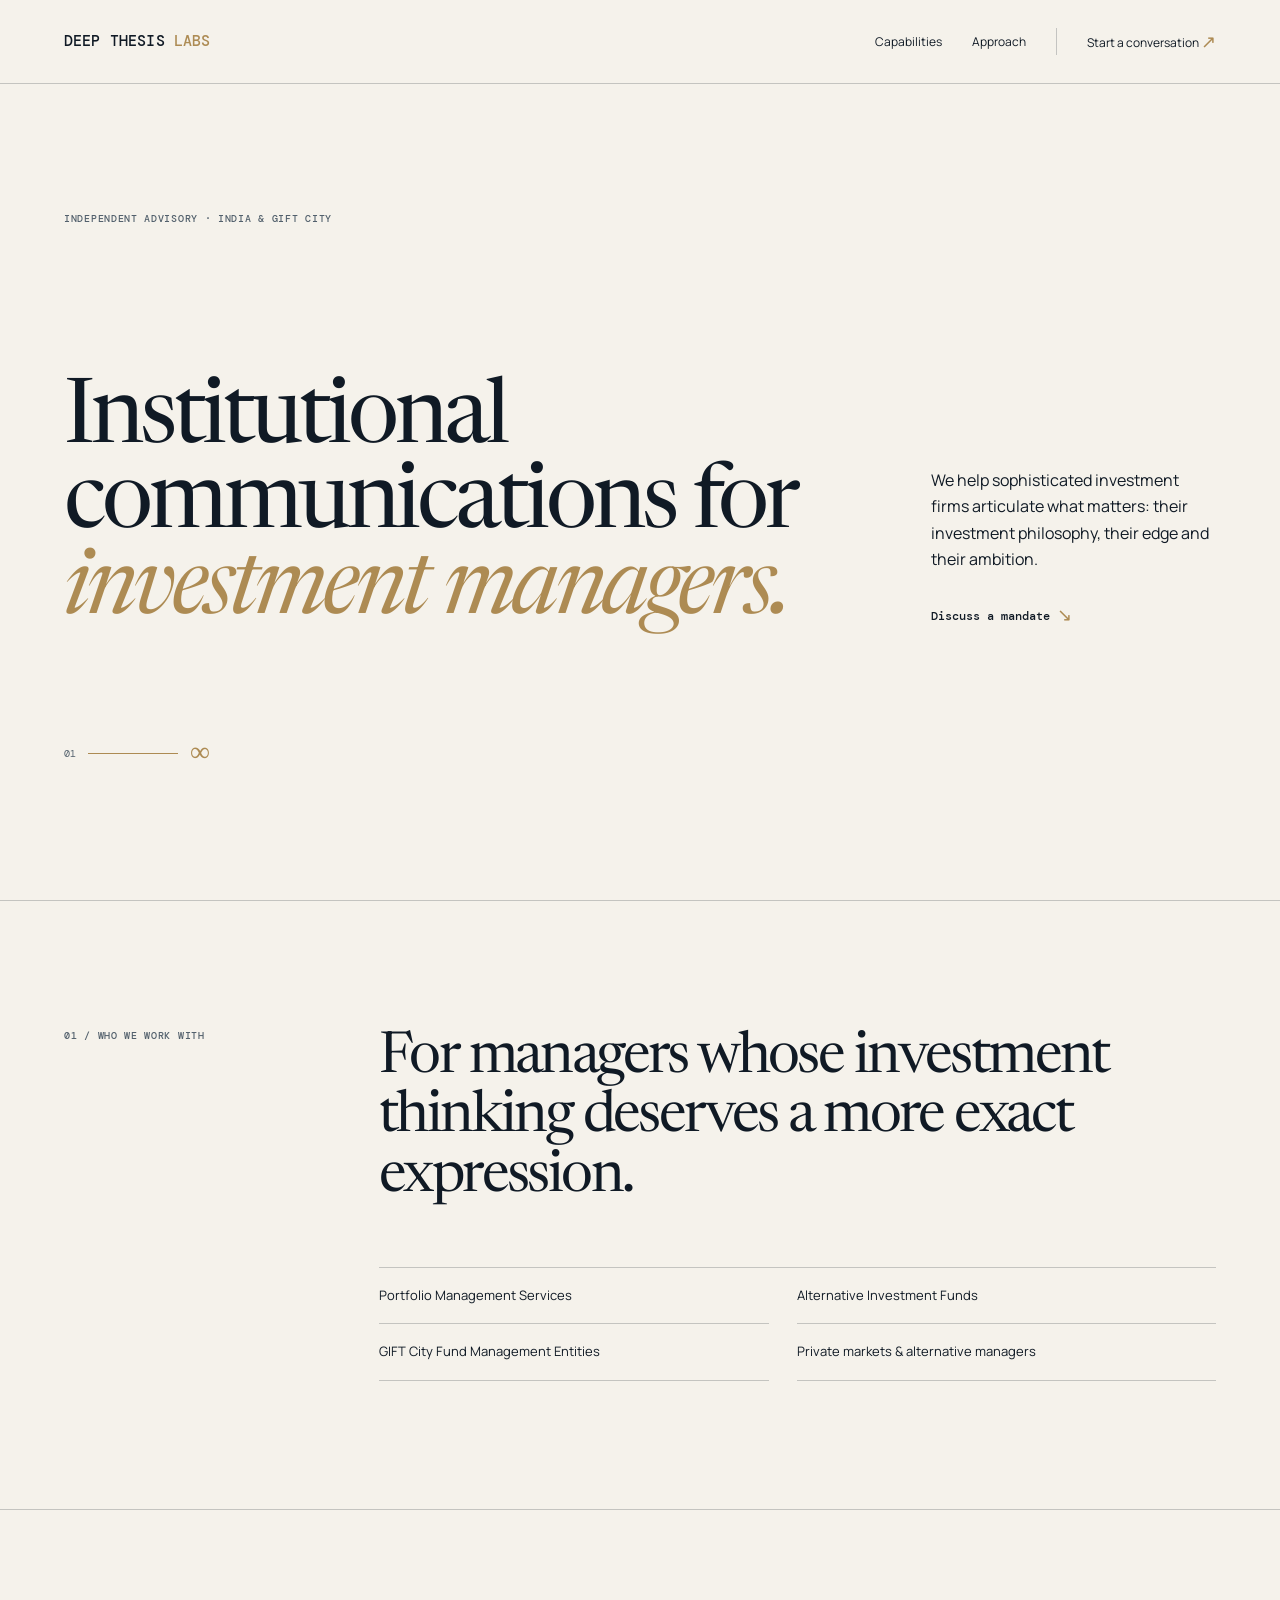
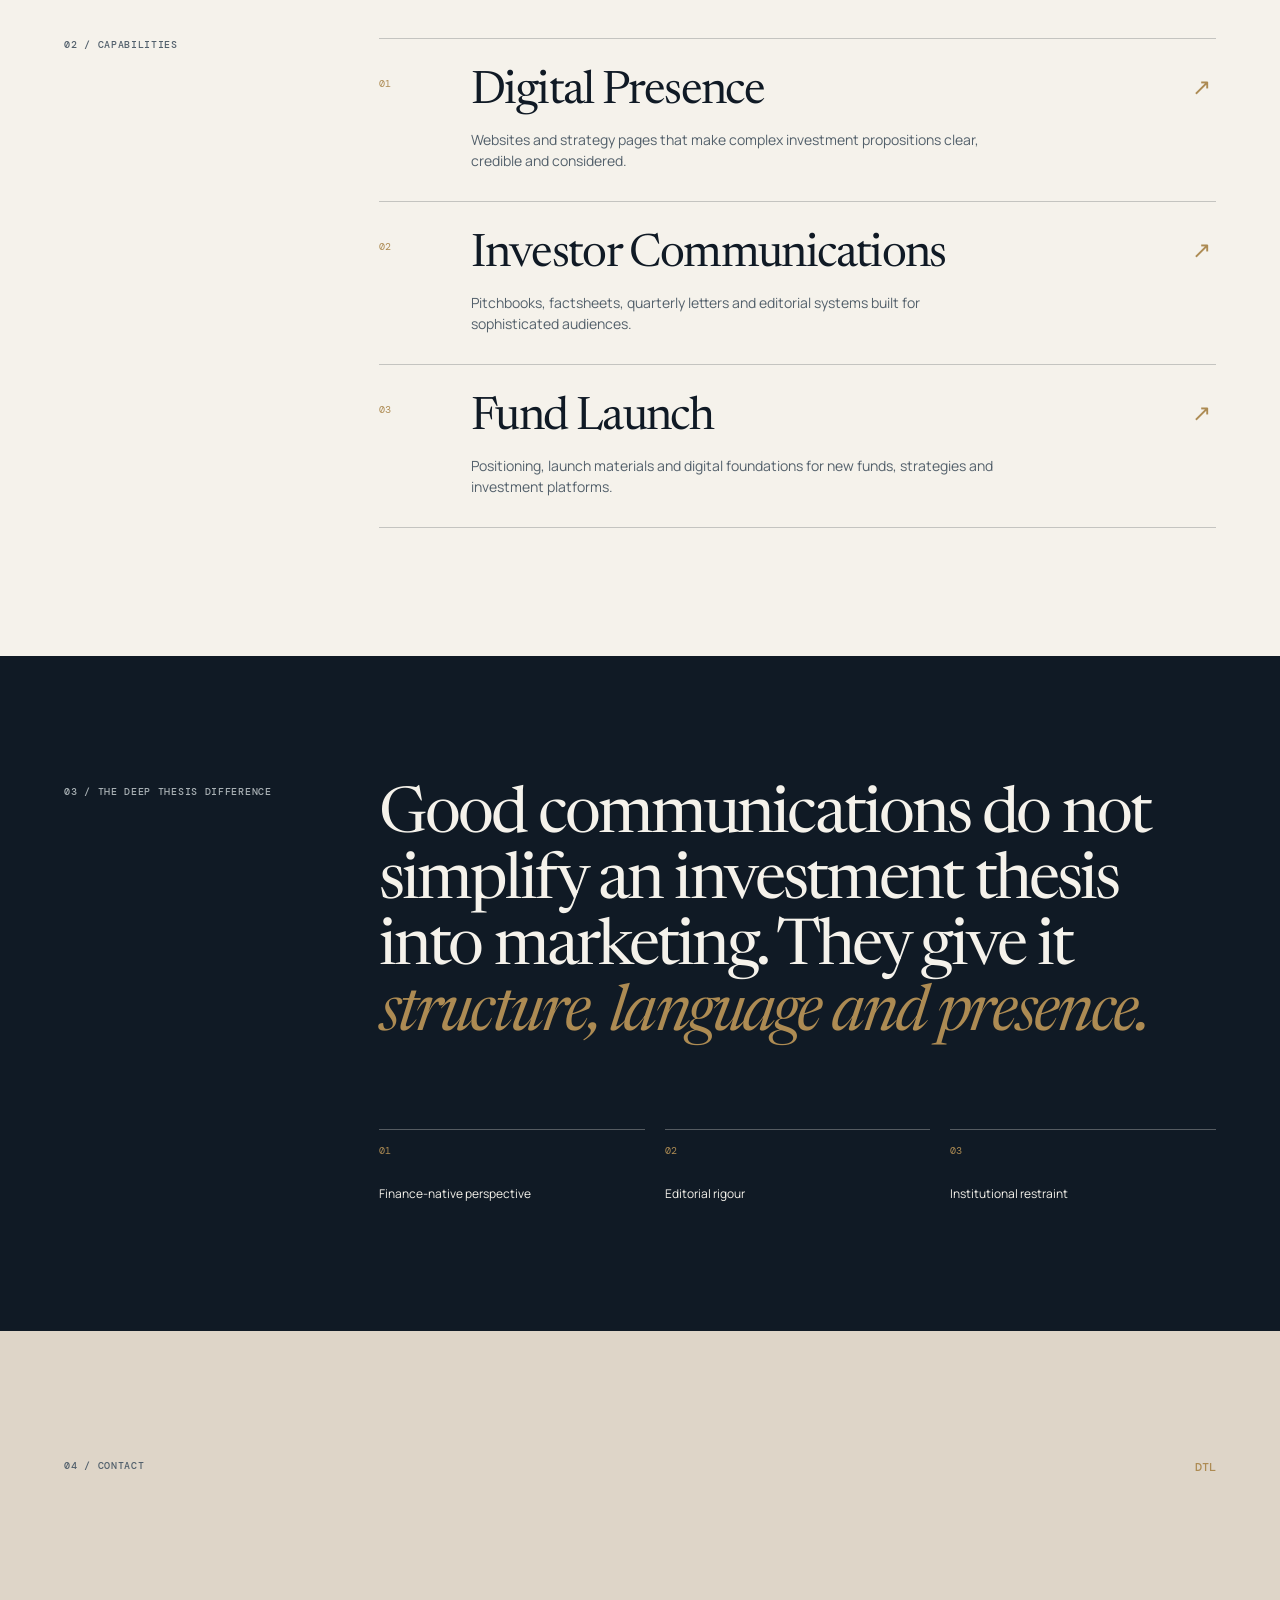
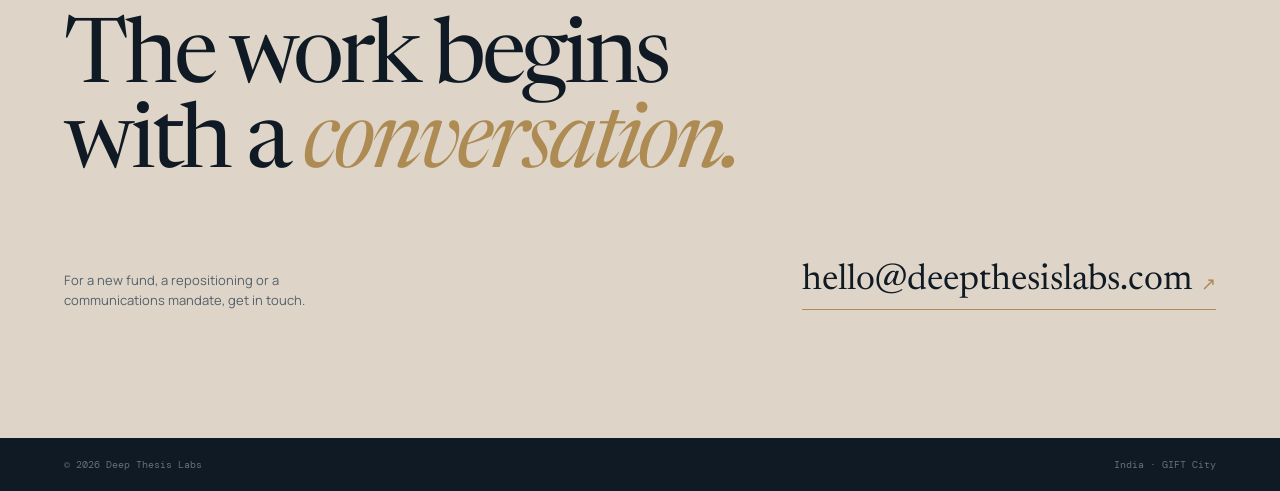
==== index.html @ e78995dd "Launch Deep Thesis Labs site" ====
<!doctype html>
<html lang="en">
  <head>
    <meta charset="utf-8" />
    <meta name="viewport" content="width=device-width, initial-scale=1" />
    <meta name="description" content="Deep Thesis Labs creates institutional communications for investment managers." />
    <title>Deep Thesis Labs — Institutional communications for investment managers</title>
    <link rel="preconnect" href="https://fonts.googleapis.com" />
    <link rel="preconnect" href="https://fonts.gstatic.com" crossorigin />
    <link href="https://fonts.googleapis.com/css2?family=DM+Mono:wght@400;500&family=Manrope:wght@400;500;600;700&family=Newsreader:opsz,wght@6..72,400;6..72,500&display=swap" rel="stylesheet" />
    <link rel="stylesheet" href="styles.css" />
  </head>
  <body>
    <header class="site-header">
      <a class="wordmark" href="#top" aria-label="Deep Thesis Labs home">DEEP THESIS <span>LABS</span></a>
      <nav aria-label="Primary navigation">
        <a href="#services">Capabilities</a>
        <a href="#approach">Approach</a>
        <a class="nav-contact" href="#contact">Start a conversation <span>↗</span></a>
      </nav>
    </header>

    <main id="top">
      <section class="hero section">
        <div class="eyebrow">Independent advisory · India &amp; GIFT City</div>
        <div class="hero-grid">
          <h1>Institutional<br />communications for<br /><em>investment managers.</em></h1>
          <div class="hero-intro">
            <p>We help sophisticated investment firms articulate what matters: their investment philosophy, their edge and their ambition.</p>
            <a class="text-link" href="#contact">Discuss a mandate <span>↘</span></a>
          </div>
        </div>
        <div class="thesis-mark" aria-hidden="true"><span>01</span><i></i><b>∞</b></div>
      </section>

      <section class="audience section ruled" id="who-we-work-with">
        <div class="section-label">01 / Who we work with</div>
        <div class="audience-content">
          <h2>For managers whose investment thinking deserves a more exact expression.</h2>
          <div class="audience-list">
            <span>Portfolio Management Services</span>
            <span>Alternative Investment Funds</span>
            <span>GIFT City Fund Management Entities</span>
            <span>Private markets &amp; alternative managers</span>
          </div>
        </div>
      </section>

      <section class="services section ruled" id="services">
        <div class="section-label">02 / Capabilities</div>
        <div class="service-stack">
          <article class="service">
            <span class="service-number">01</span>
            <div><h2>Digital Presence</h2><p>Websites and strategy pages that make complex investment propositions clear, credible and considered.</p></div>
            <span class="service-arrow">↗</span>
          </article>
          <article class="service">
            <span class="service-number">02</span>
            <div><h2>Investor Communications</h2><p>Pitchbooks, factsheets, quarterly letters and editorial systems built for sophisticated audiences.</p></div>
            <span class="service-arrow">↗</span>
          </article>
          <article class="service">
            <span class="service-number">03</span>
            <div><h2>Fund Launch</h2><p>Positioning, launch materials and digital foundations for new funds, strategies and investment platforms.</p></div>
            <span class="service-arrow">↗</span>
          </article>
        </div>
      </section>

      <section class="statement section ruled" id="approach">
        <div class="section-label">03 / The Deep Thesis difference</div>
        <div class="statement-body">
          <p class="statement-lead">Good communications do not simplify an investment thesis into marketing. They give it <em>structure, language and presence.</em></p>
          <div class="principles">
            <p><span>01</span> Finance-native perspective</p>
            <p><span>02</span> Editorial rigour</p>
            <p><span>03</span> Institutional restraint</p>
          </div>
        </div>
      </section>

      <section class="contact section" id="contact">
        <div class="contact-top"><span class="section-label">04 / Contact</span><span class="contact-mark">DTL</span></div>
        <h2>The work begins<br />with a <em>conversation.</em></h2>
        <div class="contact-bottom">
          <p>For a new fund, a repositioning or a communications mandate, get in touch.</p>
          <a class="email-link" href="mailto:hello@deepthesislabs.com">hello@deepthesislabs.com <span>↗</span></a>
        </div>
      </section>
    </main>

    <footer><span>© 2026 Deep Thesis Labs</span><span>India · GIFT City</span></footer>
  </body>
</html>
---- styles.css ----
:root{--ink:#101a25;--paper:#f5f2eb;--sand:#dfd9cf;--gold:#ad8b53;--line:rgba(16,26,37,.21)}*{box-sizing:border-box}html{scroll-behavior:smooth}body{margin:0;background:var(--paper);color:var(--ink);font-family:Manrope,Arial,sans-serif;font-size:15px;line-height:1.5}.site-header{height:84px;padding:0 clamp(22px,5vw,78px);display:flex;align-items:center;justify-content:space-between;border-bottom:1px solid var(--line)}.wordmark{font:500 15px/1 "DM Mono",monospace;letter-spacing:.01em;text-decoration:none;color:var(--ink)}.wordmark span{color:var(--gold)}nav{display:flex;gap:30px;align-items:center}nav a{color:var(--ink);font-size:12px;text-decoration:none}.nav-contact{border-left:1px solid var(--line);padding-left:30px}.nav-contact span,.text-link span,.email-link span{color:var(--gold);font-size:18px;vertical-align:-1px}.section{padding:clamp(64px,10vw,144px) clamp(22px,5vw,78px)}.ruled{border-top:1px solid var(--line)}.eyebrow,.section-label{font:500 10px/1.4 "DM Mono",monospace;letter-spacing:.07em;text-transform:uppercase;color:#52606c}.hero{min-height:calc(100vh - 84px);position:relative;display:flex;flex-direction:column;justify-content:space-between}.hero-grid{display:grid;grid-template-columns:minmax(0,1.6fr) minmax(240px,.58fr);gap:80px;align-items:end;margin:clamp(75px,13vh,155px) 0 65px}.hero h1,.audience h2,.statement-lead,.contact h2{margin:0;font:400 clamp(48px,7vw,112px)/.95 Newsreader,Georgia,serif;letter-spacing:-.045em}.hero h1 em,.statement-lead em,.contact h2 em{color:var(--gold);font-style:italic}.hero-intro{max-width:340px;padding-bottom:8px}.hero-intro p{margin:0 0 30px;font-size:16px;line-height:1.65}.text-link{font:500 12px "DM Mono",monospace;color:var(--ink);text-decoration:none}.thesis-mark{height:36px;display:flex;align-items:center;gap:12px;font:10px "DM Mono",monospace;color:#52606c}.thesis-mark i{height:1px;background:var(--gold);width:90px}.thesis-mark b{font:400 28px/1 Newsreader,serif;color:var(--gold)}.audience{display:grid;grid-template-columns:23% 1fr;gap:50px}.audience h2{max-width:870px;font-size:clamp(36px,4.5vw,67px);line-height:1.03}.audience-list{display:grid;grid-template-columns:1fr 1fr;margin-top:60px;border-top:1px solid var(--line)}.audience-list span{padding:18px 24px 18px 0;border-bottom:1px solid var(--line);font-size:13px}.audience-list span:nth-child(odd){margin-right:28px}.services{display:grid;grid-template-columns:23% 1fr;gap:50px}.service-stack{border-top:1px solid var(--line)}.service{display:grid;grid-template-columns:70px 1fr 24px;gap:22px;padding:30px 0;border-bottom:1px solid var(--line)}.service-number{font:10px "DM Mono",monospace;color:var(--gold);padding-top:8px}.service h2{font:400 clamp(31px,3.6vw,54px)/1 Newsreader,Georgia,serif;letter-spacing:-.035em;margin:0}.service p{max-width:530px;margin:14px 0 0;color:#53606b;font-size:14px}.service-arrow{font-size:23px;color:var(--gold)}.statement{display:grid;grid-template-columns:23% 1fr;gap:50px;background:var(--ink);color:var(--paper)}.statement .section-label{color:#a8b0b4}.statement-lead{max-width:900px;font-size:clamp(37px,5vw,76px);line-height:1.03}.principles{display:grid;grid-template-columns:repeat(3,1fr);gap:20px;margin-top:80px}.principles p{font-size:12px;margin:0;border-top:1px solid rgba(245,242,235,.3);padding-top:14px}.principles span{display:block;color:var(--gold);font:10px "DM Mono",monospace;margin-bottom:28px}.contact{background:#ded5c8}.contact-top{display:flex;justify-content:space-between}.contact-mark{font:500 12px "DM Mono",monospace;color:var(--gold)}.contact h2{font-size:clamp(52px,7vw,106px);margin:clamp(90px,16vh,190px) 0 70px}.contact-bottom{display:flex;align-items:end;justify-content:space-between;gap:30px}.contact-bottom p{max-width:260px;margin:0;color:#53606b;font-size:13px}.email-link{font:400 clamp(20px,2.8vw,40px)/1.2 Newsreader,Georgia,serif;color:var(--ink);text-decoration:none;border-bottom:1px solid var(--gold);padding-bottom:7px}footer{display:flex;justify-content:space-between;padding:20px clamp(22px,5vw,78px);font:10px "DM Mono",monospace;color:#64707a;background:var(--ink)}@media(max-width:720px){.site-header{height:70px}.site-header nav a:not(.nav-contact){display:none}nav{gap:0}.nav-contact{padding-left:16px}.hero{min-height:680px}.hero-grid,.audience,.services,.statement{grid-template-columns:1fr;gap:36px}.hero-grid{gap:38px}.hero h1{font-size:55px}.audience-list{grid-template-columns:1fr;margin-top:38px}.audience-list span:nth-child(odd){margin-right:0}.principles{grid-template-columns:1fr;margin-top:55px;gap:24px}.principles span{display:inline;margin:0 12px 0 0}.contact h2{margin:100px 0 55px}.contact-bottom{display:block}.email-link{display:inline-block;margin-top:35px}.section{padding-top:72px;padding-bottom:72px}}
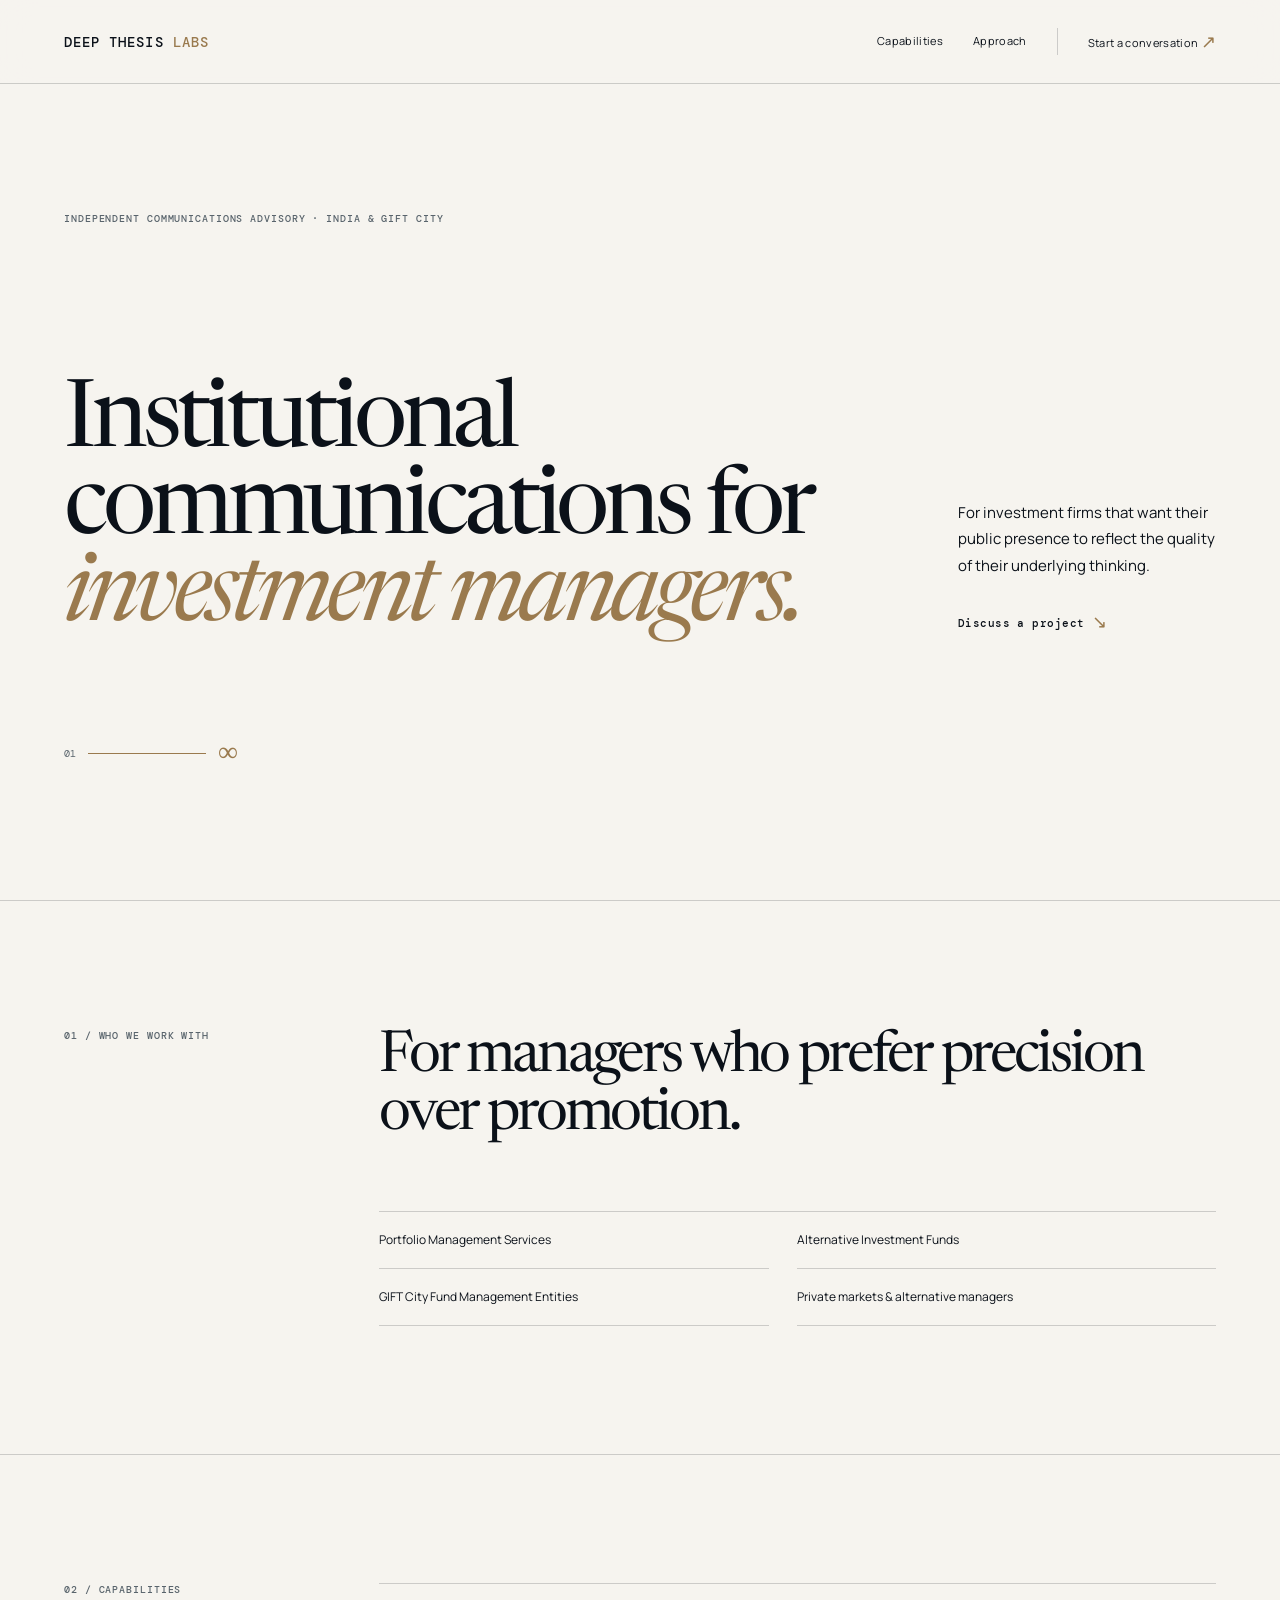
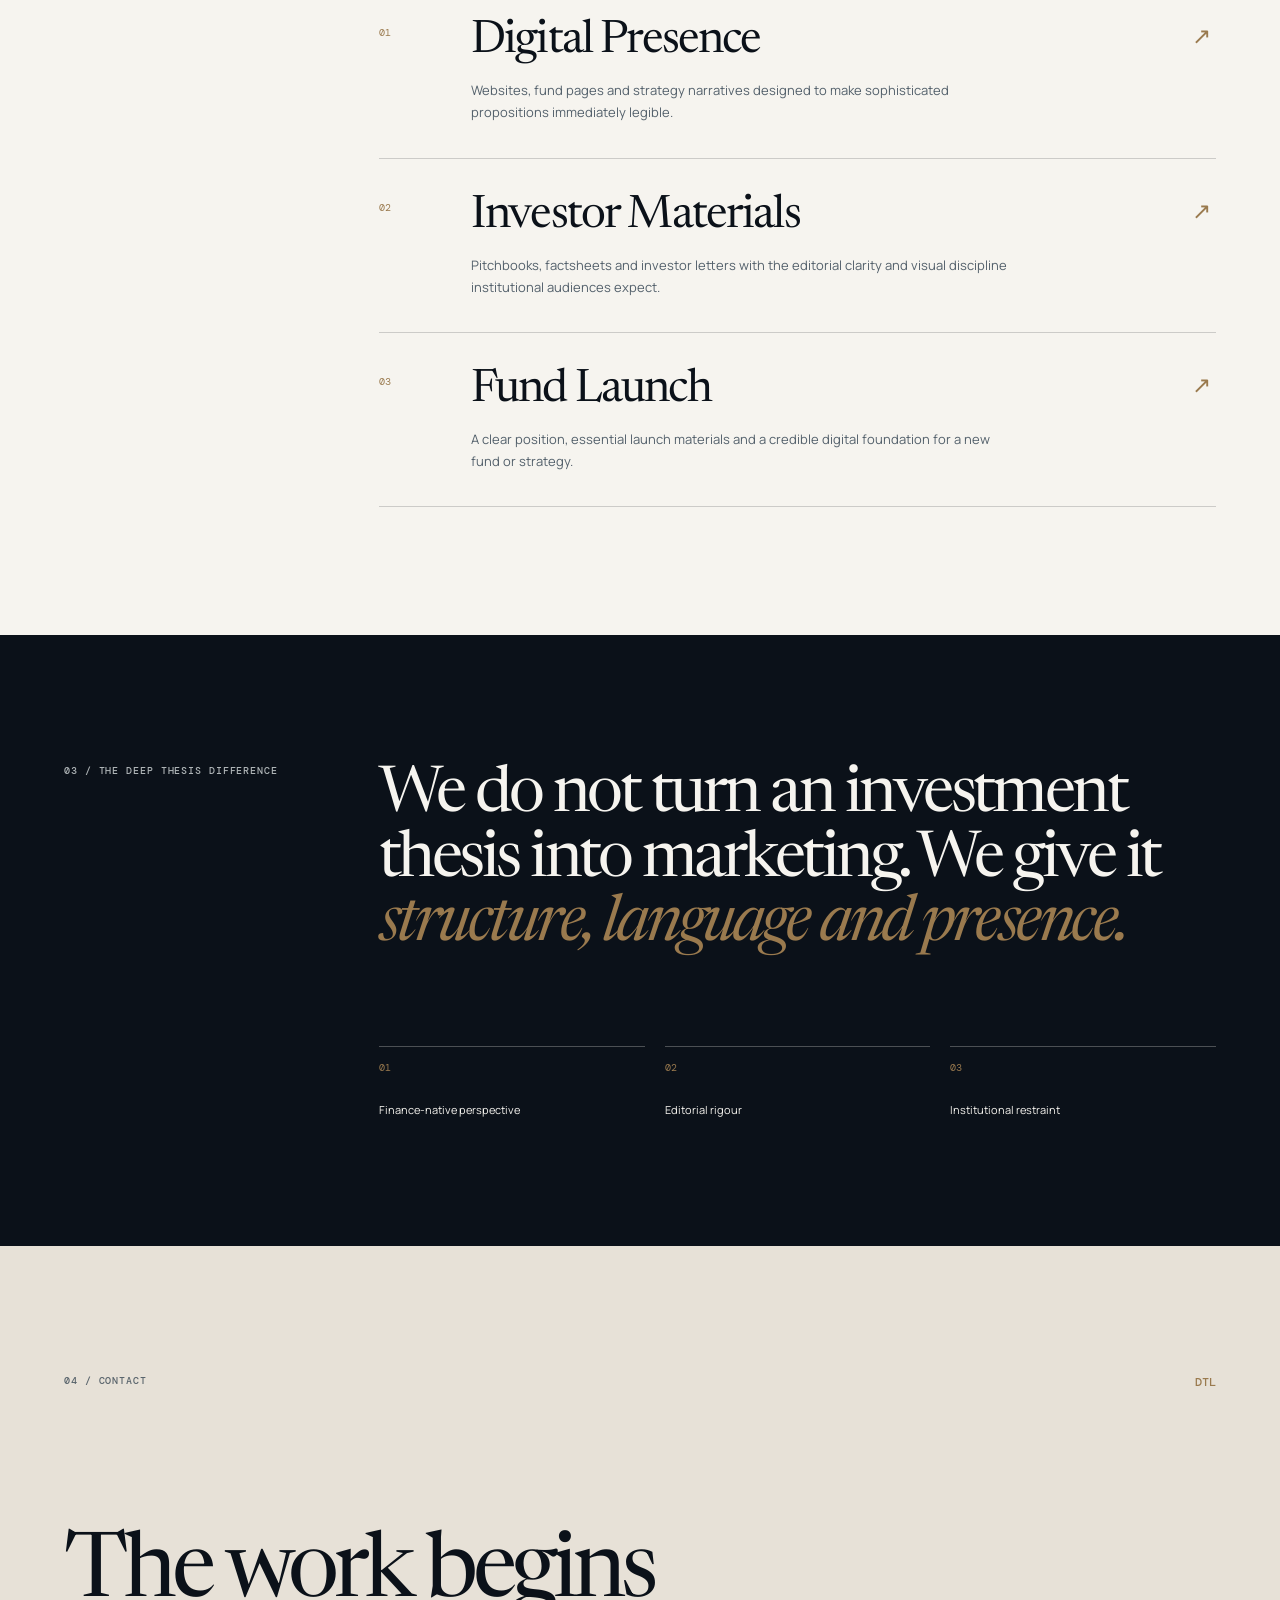
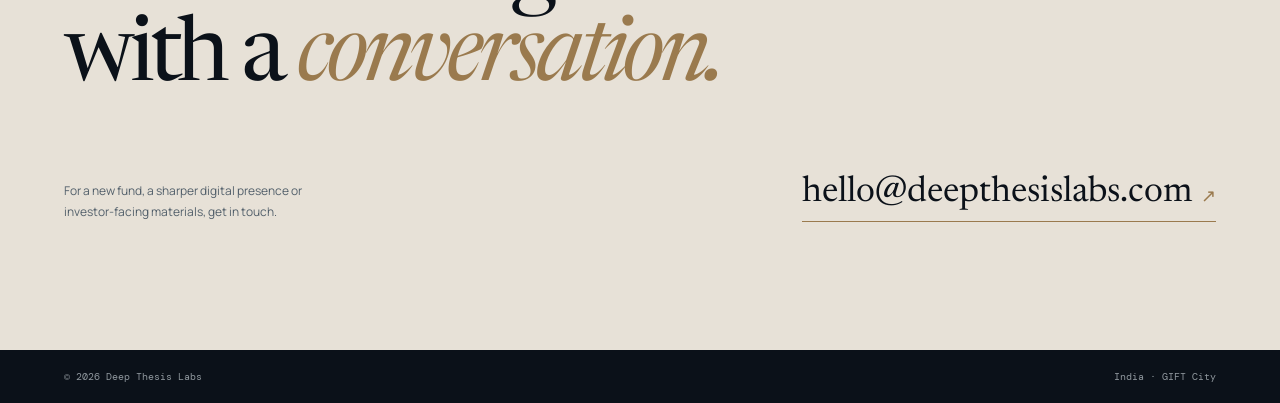
==== commit fb82995e: "Refine institutional site direction" ====
--- a/index.html
+++ b/index.html
@@ -22,12 +22,12 @@
 
     <main id="top">
       <section class="hero section">
-        <div class="eyebrow">Independent advisory · India &amp; GIFT City</div>
+        <div class="eyebrow">Independent communications advisory · India &amp; GIFT City</div>
         <div class="hero-grid">
           <h1>Institutional<br />communications for<br /><em>investment managers.</em></h1>
           <div class="hero-intro">
-            <p>We help sophisticated investment firms articulate what matters: their investment philosophy, their edge and their ambition.</p>
-            <a class="text-link" href="#contact">Discuss a mandate <span>↘</span></a>
+            <p>For investment firms that want their public presence to reflect the quality of their underlying thinking.</p>
+            <a class="text-link" href="#contact">Discuss a project <span>↘</span></a>
           </div>
         </div>
         <div class="thesis-mark" aria-hidden="true"><span>01</span><i></i><b>∞</b></div>
@@ -36,7 +36,7 @@
       <section class="audience section ruled" id="who-we-work-with">
         <div class="section-label">01 / Who we work with</div>
         <div class="audience-content">
-          <h2>For managers whose investment thinking deserves a more exact expression.</h2>
+          <h2>For managers who prefer precision over promotion.</h2>
           <div class="audience-list">
             <span>Portfolio Management Services</span>
             <span>Alternative Investment Funds</span>
@@ -51,17 +51,17 @@
         <div class="service-stack">
           <article class="service">
             <span class="service-number">01</span>
-            <div><h2>Digital Presence</h2><p>Websites and strategy pages that make complex investment propositions clear, credible and considered.</p></div>
+            <div><h2>Digital Presence</h2><p>Websites, fund pages and strategy narratives designed to make sophisticated propositions immediately legible.</p></div>
             <span class="service-arrow">↗</span>
           </article>
           <article class="service">
             <span class="service-number">02</span>
-            <div><h2>Investor Communications</h2><p>Pitchbooks, factsheets, quarterly letters and editorial systems built for sophisticated audiences.</p></div>
+            <div><h2>Investor Materials</h2><p>Pitchbooks, factsheets and investor letters with the editorial clarity and visual discipline institutional audiences expect.</p></div>
             <span class="service-arrow">↗</span>
           </article>
           <article class="service">
             <span class="service-number">03</span>
-            <div><h2>Fund Launch</h2><p>Positioning, launch materials and digital foundations for new funds, strategies and investment platforms.</p></div>
+            <div><h2>Fund Launch</h2><p>A clear position, essential launch materials and a credible digital foundation for a new fund or strategy.</p></div>
             <span class="service-arrow">↗</span>
           </article>
         </div>
@@ -70,7 +70,7 @@
       <section class="statement section ruled" id="approach">
         <div class="section-label">03 / The Deep Thesis difference</div>
         <div class="statement-body">
-          <p class="statement-lead">Good communications do not simplify an investment thesis into marketing. They give it <em>structure, language and presence.</em></p>
+          <p class="statement-lead">We do not turn an investment thesis into marketing. We give it <em>structure, language and presence.</em></p>
           <div class="principles">
             <p><span>01</span> Finance-native perspective</p>
             <p><span>02</span> Editorial rigour</p>
@@ -83,7 +83,7 @@
         <div class="contact-top"><span class="section-label">04 / Contact</span><span class="contact-mark">DTL</span></div>
         <h2>The work begins<br />with a <em>conversation.</em></h2>
         <div class="contact-bottom">
-          <p>For a new fund, a repositioning or a communications mandate, get in touch.</p>
+          <p>For a new fund, a sharper digital presence or investor-facing materials, get in touch.</p>
           <a class="email-link" href="mailto:hello@deepthesislabs.com">hello@deepthesislabs.com <span>↗</span></a>
         </div>
       </section>
--- a/styles.css
+++ b/styles.css
@@ -1 +1 @@
-:root{--ink:#101a25;--paper:#f5f2eb;--sand:#dfd9cf;--gold:#ad8b53;--line:rgba(16,26,37,.21)}*{box-sizing:border-box}html{scroll-behavior:smooth}body{margin:0;background:var(--paper);color:var(--ink);font-family:Manrope,Arial,sans-serif;font-size:15px;line-height:1.5}.site-header{height:84px;padding:0 clamp(22px,5vw,78px);display:flex;align-items:center;justify-content:space-between;border-bottom:1px solid var(--line)}.wordmark{font:500 15px/1 "DM Mono",monospace;letter-spacing:.01em;text-decoration:none;color:var(--ink)}.wordmark span{color:var(--gold)}nav{display:flex;gap:30px;align-items:center}nav a{color:var(--ink);font-size:12px;text-decoration:none}.nav-contact{border-left:1px solid var(--line);padding-left:30px}.nav-contact span,.text-link span,.email-link span{color:var(--gold);font-size:18px;vertical-align:-1px}.section{padding:clamp(64px,10vw,144px) clamp(22px,5vw,78px)}.ruled{border-top:1px solid var(--line)}.eyebrow,.section-label{font:500 10px/1.4 "DM Mono",monospace;letter-spacing:.07em;text-transform:uppercase;color:#52606c}.hero{min-height:calc(100vh - 84px);position:relative;display:flex;flex-direction:column;justify-content:space-between}.hero-grid{display:grid;grid-template-columns:minmax(0,1.6fr) minmax(240px,.58fr);gap:80px;align-items:end;margin:clamp(75px,13vh,155px) 0 65px}.hero h1,.audience h2,.statement-lead,.contact h2{margin:0;font:400 clamp(48px,7vw,112px)/.95 Newsreader,Georgia,serif;letter-spacing:-.045em}.hero h1 em,.statement-lead em,.contact h2 em{color:var(--gold);font-style:italic}.hero-intro{max-width:340px;padding-bottom:8px}.hero-intro p{margin:0 0 30px;font-size:16px;line-height:1.65}.text-link{font:500 12px "DM Mono",monospace;color:var(--ink);text-decoration:none}.thesis-mark{height:36px;display:flex;align-items:center;gap:12px;font:10px "DM Mono",monospace;color:#52606c}.thesis-mark i{height:1px;background:var(--gold);width:90px}.thesis-mark b{font:400 28px/1 Newsreader,serif;color:var(--gold)}.audience{display:grid;grid-template-columns:23% 1fr;gap:50px}.audience h2{max-width:870px;font-size:clamp(36px,4.5vw,67px);line-height:1.03}.audience-list{display:grid;grid-template-columns:1fr 1fr;margin-top:60px;border-top:1px solid var(--line)}.audience-list span{padding:18px 24px 18px 0;border-bottom:1px solid var(--line);font-size:13px}.audience-list span:nth-child(odd){margin-right:28px}.services{display:grid;grid-template-columns:23% 1fr;gap:50px}.service-stack{border-top:1px solid var(--line)}.service{display:grid;grid-template-columns:70px 1fr 24px;gap:22px;padding:30px 0;border-bottom:1px solid var(--line)}.service-number{font:10px "DM Mono",monospace;color:var(--gold);padding-top:8px}.service h2{font:400 clamp(31px,3.6vw,54px)/1 Newsreader,Georgia,serif;letter-spacing:-.035em;margin:0}.service p{max-width:530px;margin:14px 0 0;color:#53606b;font-size:14px}.service-arrow{font-size:23px;color:var(--gold)}.statement{display:grid;grid-template-columns:23% 1fr;gap:50px;background:var(--ink);color:var(--paper)}.statement .section-label{color:#a8b0b4}.statement-lead{max-width:900px;font-size:clamp(37px,5vw,76px);line-height:1.03}.principles{display:grid;grid-template-columns:repeat(3,1fr);gap:20px;margin-top:80px}.principles p{font-size:12px;margin:0;border-top:1px solid rgba(245,242,235,.3);padding-top:14px}.principles span{display:block;color:var(--gold);font:10px "DM Mono",monospace;margin-bottom:28px}.contact{background:#ded5c8}.contact-top{display:flex;justify-content:space-between}.contact-mark{font:500 12px "DM Mono",monospace;color:var(--gold)}.contact h2{font-size:clamp(52px,7vw,106px);margin:clamp(90px,16vh,190px) 0 70px}.contact-bottom{display:flex;align-items:end;justify-content:space-between;gap:30px}.contact-bottom p{max-width:260px;margin:0;color:#53606b;font-size:13px}.email-link{font:400 clamp(20px,2.8vw,40px)/1.2 Newsreader,Georgia,serif;color:var(--ink);text-decoration:none;border-bottom:1px solid var(--gold);padding-bottom:7px}footer{display:flex;justify-content:space-between;padding:20px clamp(22px,5vw,78px);font:10px "DM Mono",monospace;color:#64707a;background:var(--ink)}@media(max-width:720px){.site-header{height:70px}.site-header nav a:not(.nav-contact){display:none}nav{gap:0}.nav-contact{padding-left:16px}.hero{min-height:680px}.hero-grid,.audience,.services,.statement{grid-template-columns:1fr;gap:36px}.hero-grid{gap:38px}.hero h1{font-size:55px}.audience-list{grid-template-columns:1fr;margin-top:38px}.audience-list span:nth-child(odd){margin-right:0}.principles{grid-template-columns:1fr;margin-top:55px;gap:24px}.principles span{display:inline;margin:0 12px 0 0}.contact h2{margin:100px 0 55px}.contact-bottom{display:block}.email-link{display:inline-block;margin-top:35px}.section{padding-top:72px;padding-bottom:72px}}
+:root{--ink:#0b1119;--paper:#f6f4ef;--sand:#e7e1d7;--gold:#9a7a4e;--line:rgba(11,17,25,.18)}*{box-sizing:border-box}html{scroll-behavior:smooth}body{margin:0;background:var(--paper);color:var(--ink);font-family:Manrope,Arial,sans-serif;font-size:15px;line-height:1.5}.site-header{height:84px;padding:0 clamp(22px,5vw,78px);display:flex;align-items:center;justify-content:space-between;border-bottom:1px solid var(--line);background:rgba(246,244,239,.92);backdrop-filter:blur(16px);position:sticky;top:0;z-index:2}.wordmark{font:500 14px/1 "DM Mono",monospace;letter-spacing:.075em;text-decoration:none;color:var(--ink)}.wordmark span{color:var(--gold)}nav{display:flex;gap:30px;align-items:center}nav a{color:var(--ink);font-size:11px;letter-spacing:.03em;text-decoration:none}.nav-contact{border-left:1px solid var(--line);padding-left:30px}.nav-contact span,.text-link span,.email-link span{color:var(--gold);font-size:18px;vertical-align:-1px}.section{padding:clamp(76px,10vw,150px) clamp(22px,5vw,78px)}.ruled{border-top:1px solid var(--line)}.eyebrow,.section-label{font:500 10px/1.4 "DM Mono",monospace;letter-spacing:.09em;text-transform:uppercase;color:#59646c}.hero{min-height:calc(100vh - 84px);position:relative;display:flex;flex-direction:column;justify-content:space-between}.hero-grid{display:grid;grid-template-columns:minmax(0,1.62fr) minmax(240px,.52fr);gap:90px;align-items:end;margin:clamp(82px,14vh,172px) 0 65px}.hero h1,.audience h2,.statement-lead,.contact h2{margin:0;font:400 clamp(50px,7.3vw,116px)/.93 Newsreader,Georgia,serif;letter-spacing:-.055em}.hero h1 em,.statement-lead em,.contact h2 em{color:var(--gold);font-style:italic}.hero-intro{max-width:330px;padding-bottom:8px}.hero-intro p{margin:0 0 31px;font-size:15px;line-height:1.75}.text-link{font:500 11px "DM Mono",monospace;letter-spacing:.04em;color:var(--ink);text-decoration:none}.thesis-mark{height:36px;display:flex;align-items:center;gap:12px;font:10px "DM Mono",monospace;color:#59646c}.thesis-mark i{height:1px;background:var(--gold);width:118px}.thesis-mark b{font:400 28px/1 Newsreader,serif;color:var(--gold)}.audience,.services,.statement{display:grid;grid-template-columns:23% 1fr;gap:50px}.audience h2{max-width:820px;font-size:clamp(37px,4.5vw,68px);line-height:1.01}.audience-list{display:grid;grid-template-columns:1fr 1fr;margin-top:66px;border-top:1px solid var(--line)}.audience-list span{padding:19px 24px 19px 0;border-bottom:1px solid var(--line);font-size:12px}.audience-list span:nth-child(odd){margin-right:28px}.service-stack{border-top:1px solid var(--line)}.service{display:grid;grid-template-columns:70px 1fr 24px;gap:22px;padding:34px 0;border-bottom:1px solid var(--line)}.service-number{font:10px "DM Mono",monospace;color:var(--gold);padding-top:8px}.service h2{font:400 clamp(32px,3.6vw,55px)/1 Newsreader,Georgia,serif;letter-spacing:-.04em;margin:0}.service p{max-width:540px;margin:15px 0 0;color:#53606b;font-size:13px;line-height:1.7}.service-arrow{font-size:23px;color:var(--gold)}.statement{background:var(--ink);color:var(--paper)}.statement .section-label{color:#aeb4b6}.statement-lead{max-width:890px;font-size:clamp(38px,5vw,76px);line-height:1.01}.principles{display:grid;grid-template-columns:repeat(3,1fr);gap:20px;margin-top:88px}.principles p{font-size:11px;margin:0;border-top:1px solid rgba(245,242,235,.28);padding-top:14px}.principles span{display:block;color:var(--gold);font:10px "DM Mono",monospace;margin-bottom:28px}.contact{background:var(--sand)}.contact-top{display:flex;justify-content:space-between}.contact-mark{font:500 12px "DM Mono",monospace;color:var(--gold)}.contact h2{font-size:clamp(54px,7vw,108px);margin:clamp(96px,16vh,194px) 0 70px}.contact-bottom{display:flex;align-items:end;justify-content:space-between;gap:30px}.contact-bottom p{max-width:270px;margin:0;color:#53606b;font-size:12px;line-height:1.7}.email-link{font:400 clamp(20px,2.8vw,40px)/1.2 Newsreader,Georgia,serif;color:var(--ink);text-decoration:none;border-bottom:1px solid var(--gold);padding-bottom:7px}footer{display:flex;justify-content:space-between;padding:20px clamp(22px,5vw,78px);font:10px "DM Mono",monospace;color:#90989e;background:var(--ink)}@media(max-width:720px){.site-header{height:70px}.site-header nav a:not(.nav-contact){display:none}nav{gap:0}.nav-contact{padding-left:16px}.hero{min-height:680px}.hero-grid,.audience,.services,.statement{grid-template-columns:1fr;gap:36px}.hero-grid{gap:38px}.hero h1{font-size:55px}.audience-list{grid-template-columns:1fr;margin-top:38px}.audience-list span:nth-child(odd){margin-right:0}.principles{grid-template-columns:1fr;margin-top:55px;gap:24px}.principles span{display:inline;margin:0 12px 0 0}.contact h2{margin:100px 0 55px}.contact-bottom{display:block}.email-link{display:inline-block;margin-top:35px}.section{padding-top:72px;padding-bottom:72px}}
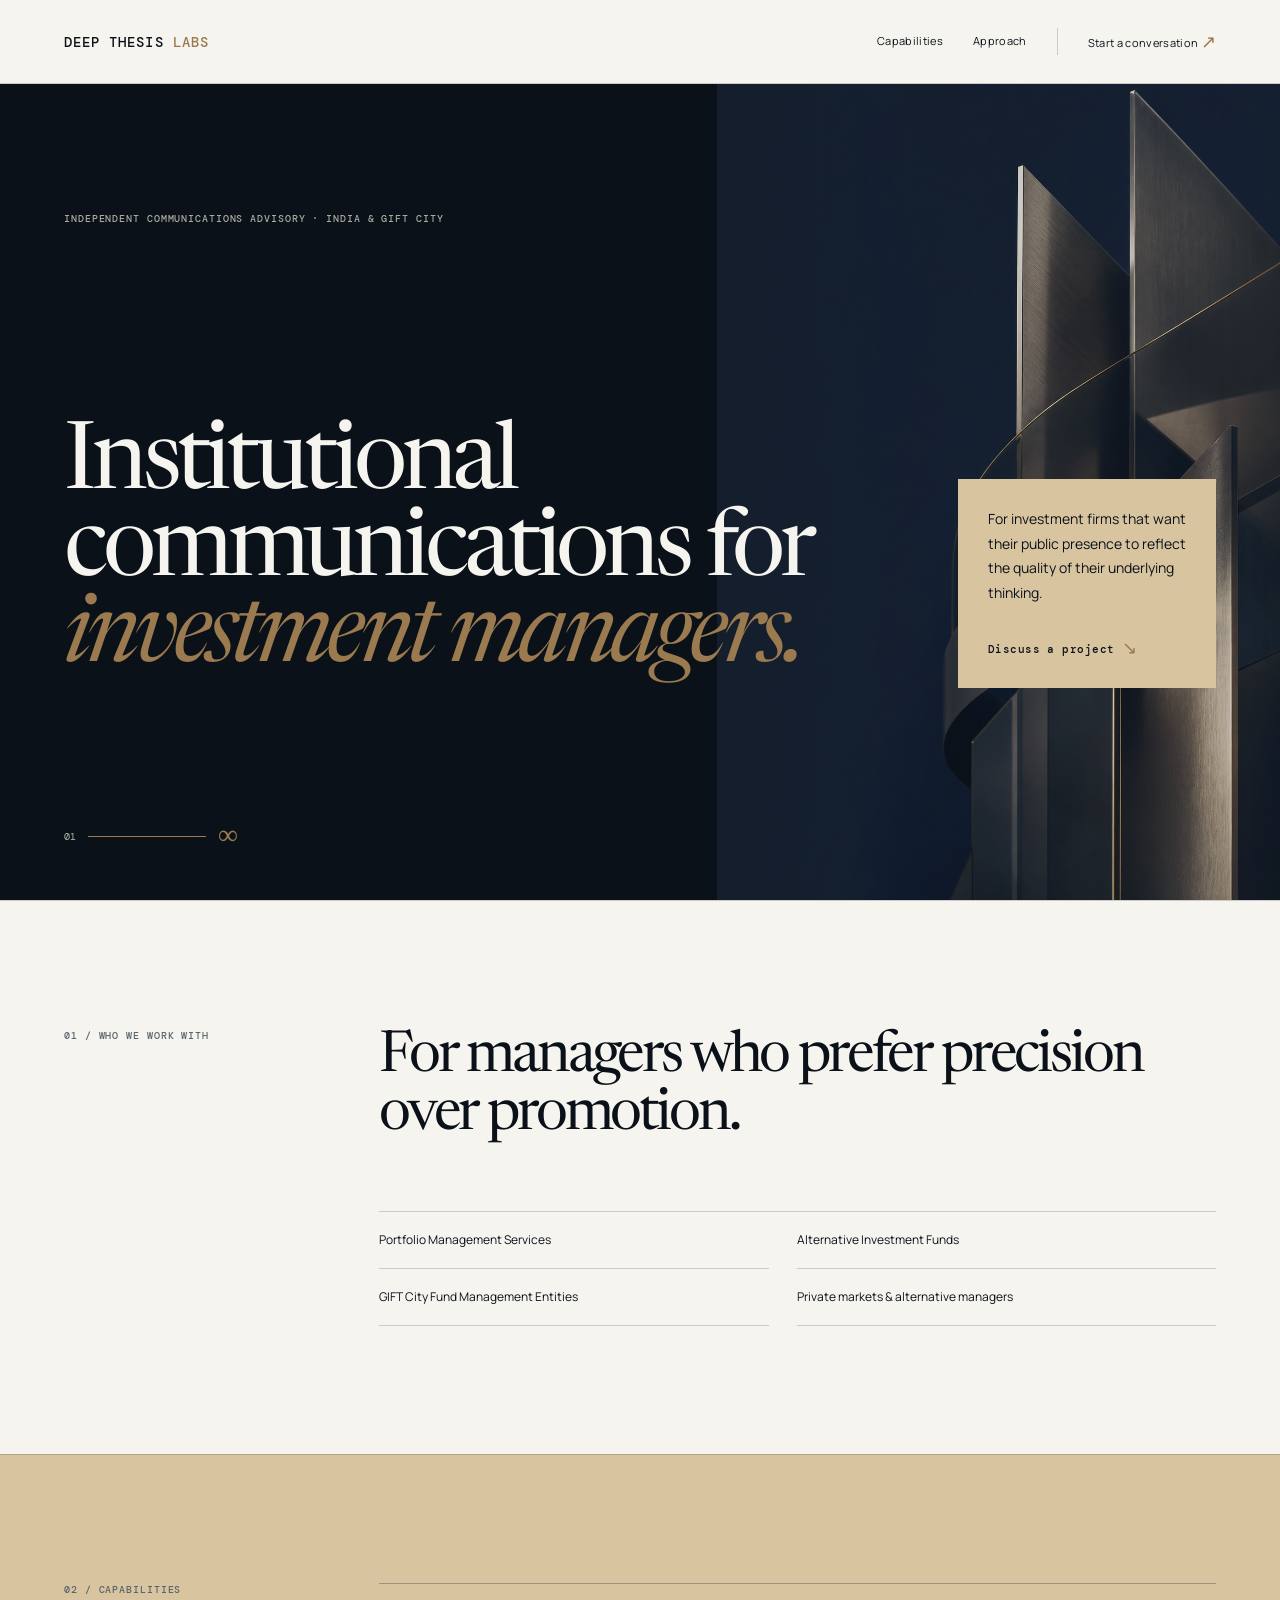
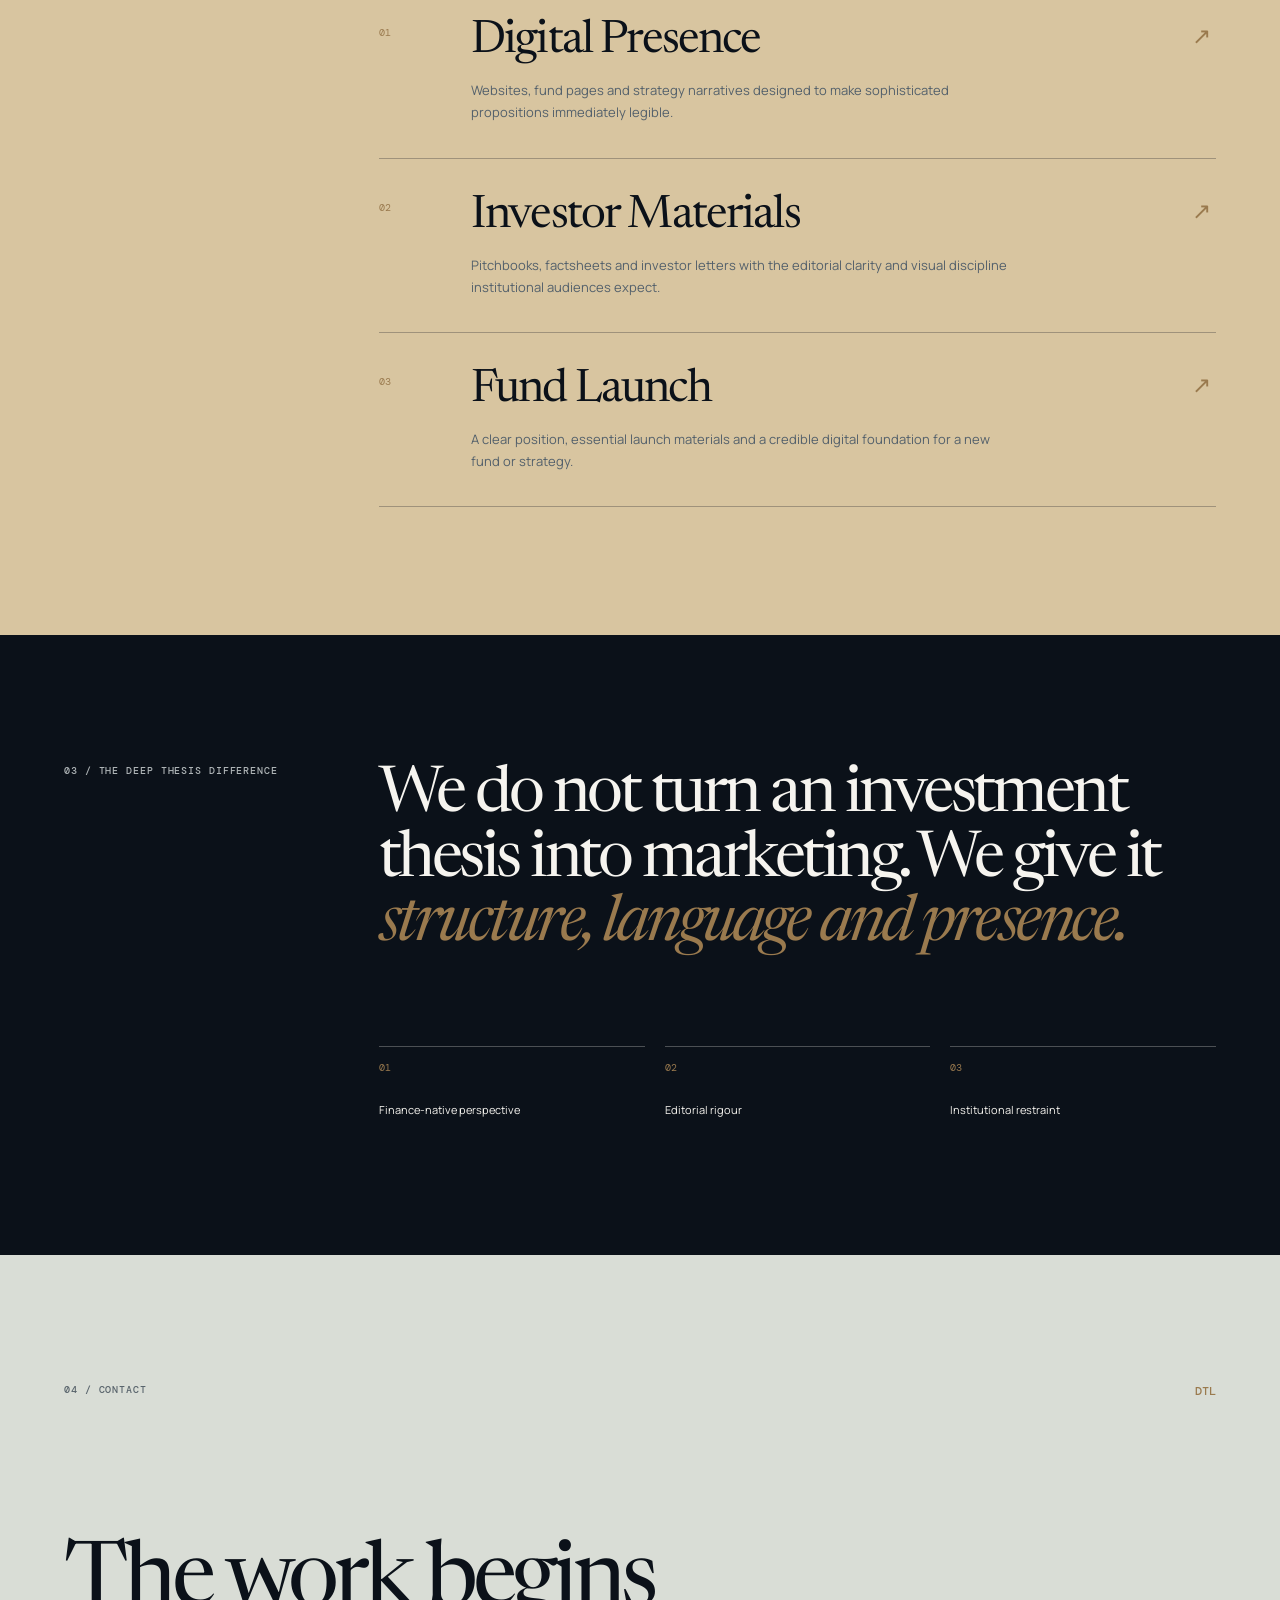
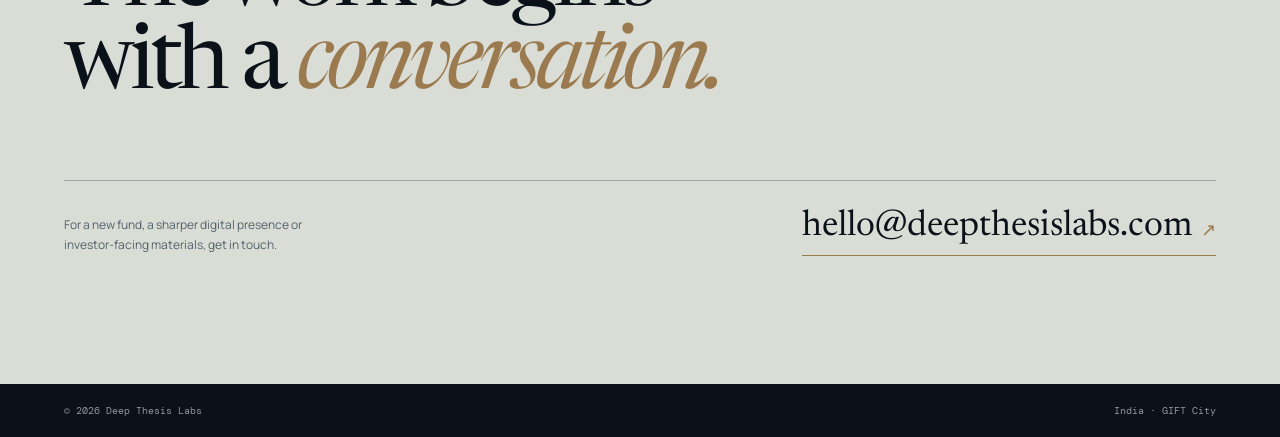
==== commit d94185f8: "Redesign Deep Thesis Labs visual direction" ====
--- a/index.html
+++ b/index.html
@@ -30,6 +30,7 @@
             <a class="text-link" href="#contact">Discuss a project <span>↘</span></a>
           </div>
         </div>
+        <div class="hero-art" aria-hidden="true"></div>
         <div class="thesis-mark" aria-hidden="true"><span>01</span><i></i><b>∞</b></div>
       </section>
 
--- a/styles.css
+++ b/styles.css
@@ -1 +1,2 @@
 :root{--ink:#0b1119;--paper:#f6f4ef;--sand:#e7e1d7;--gold:#9a7a4e;--line:rgba(11,17,25,.18)}*{box-sizing:border-box}html{scroll-behavior:smooth}body{margin:0;background:var(--paper);color:var(--ink);font-family:Manrope,Arial,sans-serif;font-size:15px;line-height:1.5}.site-header{height:84px;padding:0 clamp(22px,5vw,78px);display:flex;align-items:center;justify-content:space-between;border-bottom:1px solid var(--line);background:rgba(246,244,239,.92);backdrop-filter:blur(16px);position:sticky;top:0;z-index:2}.wordmark{font:500 14px/1 "DM Mono",monospace;letter-spacing:.075em;text-decoration:none;color:var(--ink)}.wordmark span{color:var(--gold)}nav{display:flex;gap:30px;align-items:center}nav a{color:var(--ink);font-size:11px;letter-spacing:.03em;text-decoration:none}.nav-contact{border-left:1px solid var(--line);padding-left:30px}.nav-contact span,.text-link span,.email-link span{color:var(--gold);font-size:18px;vertical-align:-1px}.section{padding:clamp(76px,10vw,150px) clamp(22px,5vw,78px)}.ruled{border-top:1px solid var(--line)}.eyebrow,.section-label{font:500 10px/1.4 "DM Mono",monospace;letter-spacing:.09em;text-transform:uppercase;color:#59646c}.hero{min-height:calc(100vh - 84px);position:relative;display:flex;flex-direction:column;justify-content:space-between}.hero-grid{display:grid;grid-template-columns:minmax(0,1.62fr) minmax(240px,.52fr);gap:90px;align-items:end;margin:clamp(82px,14vh,172px) 0 65px}.hero h1,.audience h2,.statement-lead,.contact h2{margin:0;font:400 clamp(50px,7.3vw,116px)/.93 Newsreader,Georgia,serif;letter-spacing:-.055em}.hero h1 em,.statement-lead em,.contact h2 em{color:var(--gold);font-style:italic}.hero-intro{max-width:330px;padding-bottom:8px}.hero-intro p{margin:0 0 31px;font-size:15px;line-height:1.75}.text-link{font:500 11px "DM Mono",monospace;letter-spacing:.04em;color:var(--ink);text-decoration:none}.thesis-mark{height:36px;display:flex;align-items:center;gap:12px;font:10px "DM Mono",monospace;color:#59646c}.thesis-mark i{height:1px;background:var(--gold);width:118px}.thesis-mark b{font:400 28px/1 Newsreader,serif;color:var(--gold)}.audience,.services,.statement{display:grid;grid-template-columns:23% 1fr;gap:50px}.audience h2{max-width:820px;font-size:clamp(37px,4.5vw,68px);line-height:1.01}.audience-list{display:grid;grid-template-columns:1fr 1fr;margin-top:66px;border-top:1px solid var(--line)}.audience-list span{padding:19px 24px 19px 0;border-bottom:1px solid var(--line);font-size:12px}.audience-list span:nth-child(odd){margin-right:28px}.service-stack{border-top:1px solid var(--line)}.service{display:grid;grid-template-columns:70px 1fr 24px;gap:22px;padding:34px 0;border-bottom:1px solid var(--line)}.service-number{font:10px "DM Mono",monospace;color:var(--gold);padding-top:8px}.service h2{font:400 clamp(32px,3.6vw,55px)/1 Newsreader,Georgia,serif;letter-spacing:-.04em;margin:0}.service p{max-width:540px;margin:15px 0 0;color:#53606b;font-size:13px;line-height:1.7}.service-arrow{font-size:23px;color:var(--gold)}.statement{background:var(--ink);color:var(--paper)}.statement .section-label{color:#aeb4b6}.statement-lead{max-width:890px;font-size:clamp(38px,5vw,76px);line-height:1.01}.principles{display:grid;grid-template-columns:repeat(3,1fr);gap:20px;margin-top:88px}.principles p{font-size:11px;margin:0;border-top:1px solid rgba(245,242,235,.28);padding-top:14px}.principles span{display:block;color:var(--gold);font:10px "DM Mono",monospace;margin-bottom:28px}.contact{background:var(--sand)}.contact-top{display:flex;justify-content:space-between}.contact-mark{font:500 12px "DM Mono",monospace;color:var(--gold)}.contact h2{font-size:clamp(54px,7vw,108px);margin:clamp(96px,16vh,194px) 0 70px}.contact-bottom{display:flex;align-items:end;justify-content:space-between;gap:30px}.contact-bottom p{max-width:270px;margin:0;color:#53606b;font-size:12px;line-height:1.7}.email-link{font:400 clamp(20px,2.8vw,40px)/1.2 Newsreader,Georgia,serif;color:var(--ink);text-decoration:none;border-bottom:1px solid var(--gold);padding-bottom:7px}footer{display:flex;justify-content:space-between;padding:20px clamp(22px,5vw,78px);font:10px "DM Mono",monospace;color:#90989e;background:var(--ink)}@media(max-width:720px){.site-header{height:70px}.site-header nav a:not(.nav-contact){display:none}nav{gap:0}.nav-contact{padding-left:16px}.hero{min-height:680px}.hero-grid,.audience,.services,.statement{grid-template-columns:1fr;gap:36px}.hero-grid{gap:38px}.hero h1{font-size:55px}.audience-list{grid-template-columns:1fr;margin-top:38px}.audience-list span:nth-child(odd){margin-right:0}.principles{grid-template-columns:1fr;margin-top:55px;gap:24px}.principles span{display:inline;margin:0 12px 0 0}.contact h2{margin:100px 0 55px}.contact-bottom{display:block}.email-link{display:inline-block;margin-top:35px}.section{padding-top:72px;padding-bottom:72px}}
+.hero{background:#0b1119;color:#f6f4ef;overflow:hidden;padding-bottom:45px}.hero .eyebrow{color:#aaa99f}.hero h1{position:relative;z-index:1;max-width:1080px}.hero-intro{position:relative;z-index:2;background:#d8c5a0;color:#0b1119;padding:28px 30px;margin-bottom:-5px}.hero-intro p{font-size:14px}.hero .text-link{color:#0b1119}.hero-art{position:absolute;right:0;top:0;width:44%;height:100%;background:linear-gradient(90deg,#0b1119 0%,transparent 28%),url('assets/capital-structure.png') center/cover no-repeat;opacity:.82;mix-blend-mode:screen}.hero .thesis-mark{position:relative;z-index:2;color:#bbb8af}.services{background:#d8c5a0}.services .service,.services .service-stack{border-color:rgba(11,17,25,.28)}.statement{min-height:620px}.contact{background:#d9ddd6}.contact-bottom{border-top:1px solid rgba(11,17,25,.25);padding-top:24px}@media(max-width:720px){.hero-art{width:100%;opacity:.28}.hero-intro{margin-top:10px}.hero-grid{z-index:1}.services{padding-top:70px}}
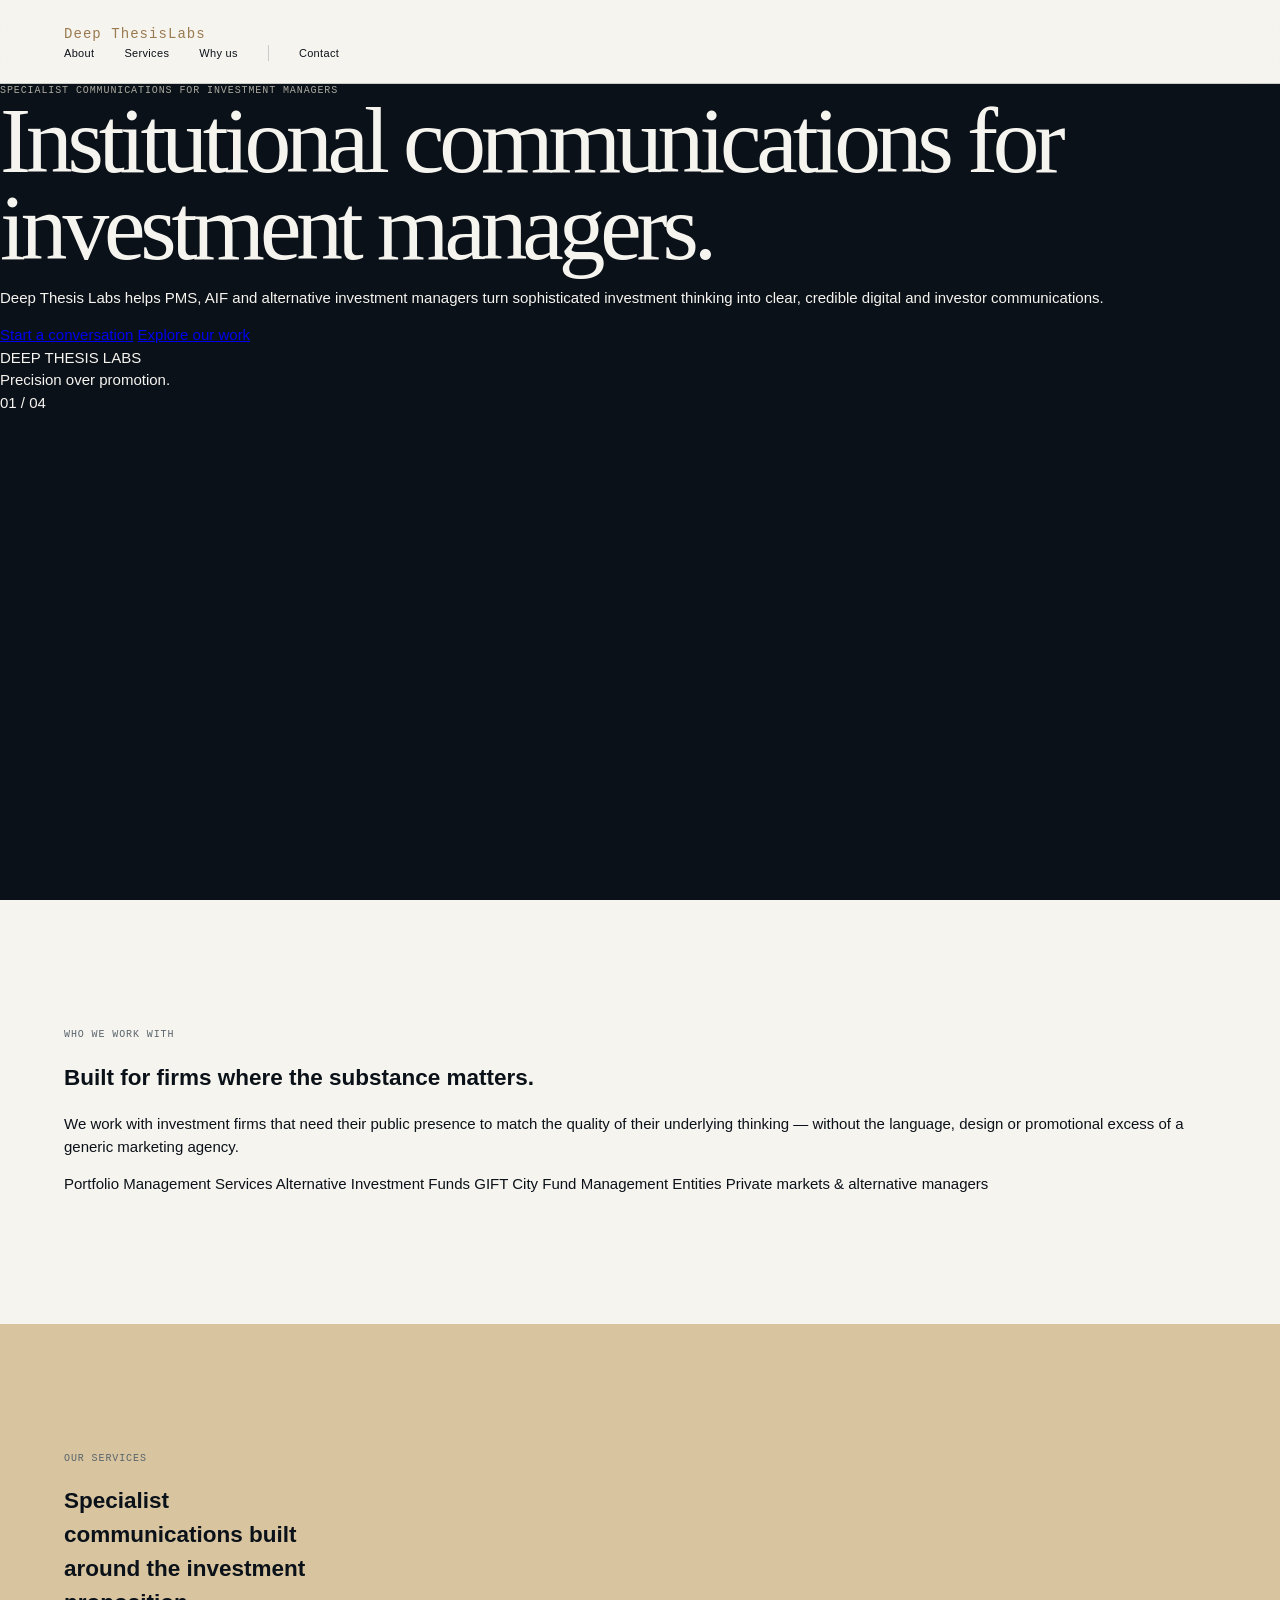
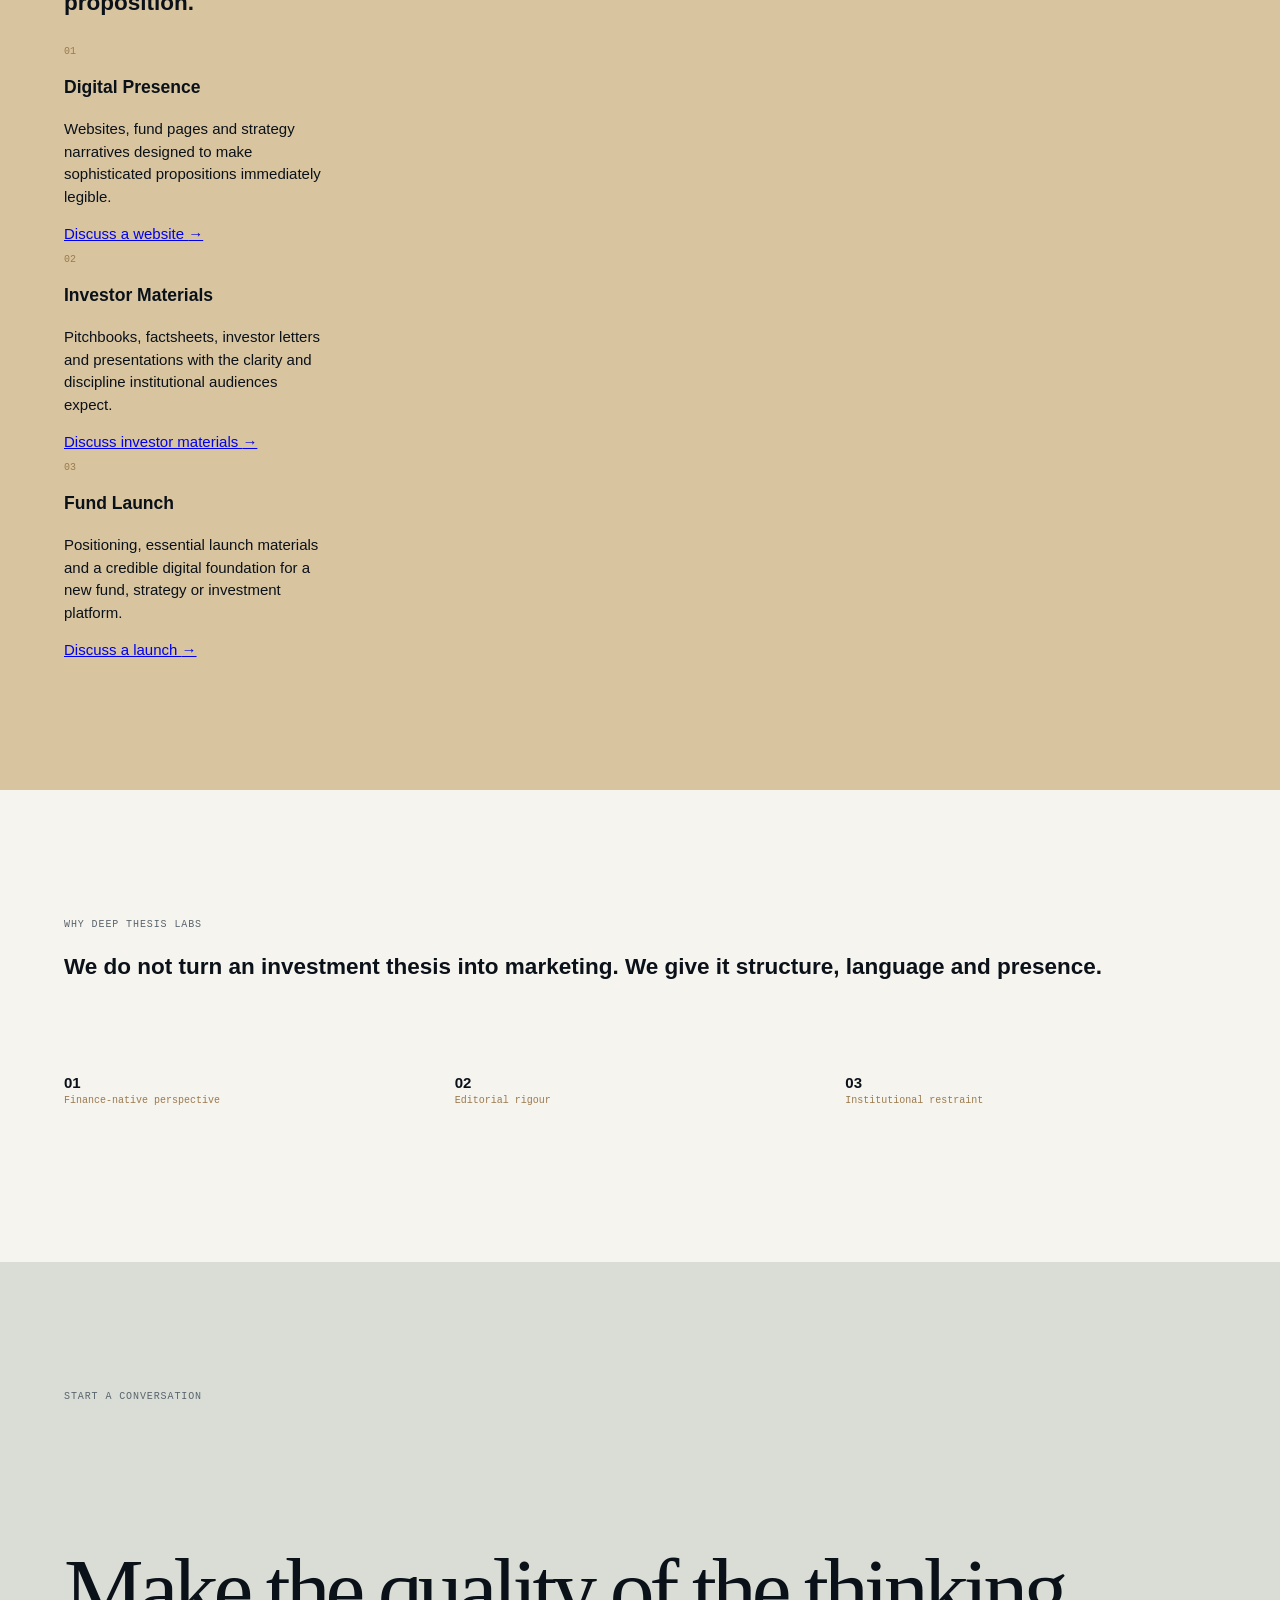
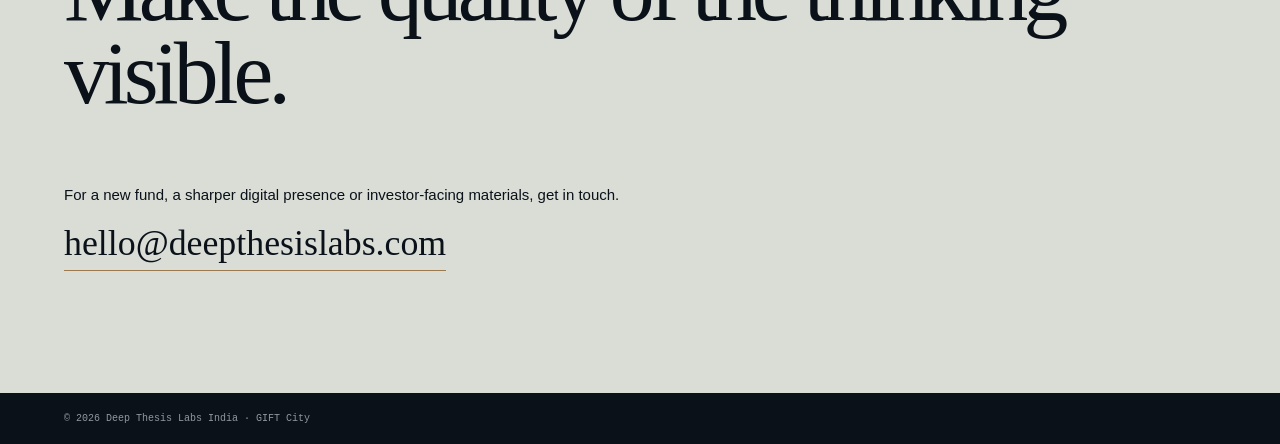
==== commit 2c366a78: "Align site with Fund Marketing Group visual direction" ====
--- a/index.html
+++ b/index.html
@@ -7,89 +7,123 @@
     <title>Deep Thesis Labs — Institutional communications for investment managers</title>
     <link rel="preconnect" href="https://fonts.googleapis.com" />
     <link rel="preconnect" href="https://fonts.gstatic.com" crossorigin />
-    <link href="https://fonts.googleapis.com/css2?family=DM+Mono:wght@400;500&family=Manrope:wght@400;500;600;700&family=Newsreader:opsz,wght@6..72,400;6..72,500&display=swap" rel="stylesheet" />
+    <link href="https://fonts.googleapis.com/css2?family=Poppins:wght@400;500;600;700&display=swap" rel="stylesheet" />
     <link rel="stylesheet" href="styles.css" />
   </head>
   <body>
     <header class="site-header">
-      <a class="wordmark" href="#top" aria-label="Deep Thesis Labs home">DEEP THESIS <span>LABS</span></a>
-      <nav aria-label="Primary navigation">
-        <a href="#services">Capabilities</a>
-        <a href="#approach">Approach</a>
-        <a class="nav-contact" href="#contact">Start a conversation <span>↗</span></a>
-      </nav>
+      <div class="header-inner">
+        <a class="wordmark" href="#top" aria-label="Deep Thesis Labs home">
+          <span class="brand-main">Deep Thesis</span><span class="brand-accent">Labs</span>
+        </a>
+        <nav aria-label="Primary navigation">
+          <a href="#about">About</a>
+          <a href="#services">Services</a>
+          <a href="#approach">Why us</a>
+          <a class="nav-contact" href="#contact">Contact</a>
+        </nav>
+      </div>
     </header>
 
     <main id="top">
-      <section class="hero section">
-        <div class="eyebrow">Independent communications advisory · India &amp; GIFT City</div>
-        <div class="hero-grid">
-          <h1>Institutional<br />communications for<br /><em>investment managers.</em></h1>
-          <div class="hero-intro">
-            <p>For investment firms that want their public presence to reflect the quality of their underlying thinking.</p>
-            <a class="text-link" href="#contact">Discuss a project <span>↘</span></a>
+      <section class="hero">
+        <div class="container hero-inner">
+          <div class="hero-copy">
+            <div class="eyebrow">Specialist communications for investment managers</div>
+            <h1>Institutional communications for investment managers.</h1>
+            <p class="hero-lead">Deep Thesis Labs helps PMS, AIF and alternative investment managers turn sophisticated investment thinking into clear, credible digital and investor communications.</p>
+            <div class="hero-actions">
+              <a class="button button-primary" href="#contact">Start a conversation</a>
+              <a class="button button-secondary" href="#services">Explore our work</a>
+            </div>
           </div>
-        </div>
-        <div class="hero-art" aria-hidden="true"></div>
-        <div class="thesis-mark" aria-hidden="true"><span>01</span><i></i><b>∞</b></div>
-      </section>
-
-      <section class="audience section ruled" id="who-we-work-with">
-        <div class="section-label">01 / Who we work with</div>
-        <div class="audience-content">
-          <h2>For managers who prefer precision over promotion.</h2>
-          <div class="audience-list">
-            <span>Portfolio Management Services</span>
-            <span>Alternative Investment Funds</span>
-            <span>GIFT City Fund Management Entities</span>
-            <span>Private markets &amp; alternative managers</span>
+          <div class="hero-panel" aria-hidden="true">
+            <div class="panel-kicker">DEEP THESIS LABS</div>
+            <div class="panel-rule"></div>
+            <div class="panel-copy">Precision over promotion.</div>
+            <div class="panel-index">01 / 04</div>
           </div>
         </div>
       </section>
 
-      <section class="services section ruled" id="services">
-        <div class="section-label">02 / Capabilities</div>
-        <div class="service-stack">
-          <article class="service">
-            <span class="service-number">01</span>
-            <div><h2>Digital Presence</h2><p>Websites, fund pages and strategy narratives designed to make sophisticated propositions immediately legible.</p></div>
-            <span class="service-arrow">↗</span>
-          </article>
-          <article class="service">
-            <span class="service-number">02</span>
-            <div><h2>Investor Materials</h2><p>Pitchbooks, factsheets and investor letters with the editorial clarity and visual discipline institutional audiences expect.</p></div>
-            <span class="service-arrow">↗</span>
-          </article>
-          <article class="service">
-            <span class="service-number">03</span>
-            <div><h2>Fund Launch</h2><p>A clear position, essential launch materials and a credible digital foundation for a new fund or strategy.</p></div>
-            <span class="service-arrow">↗</span>
-          </article>
+      <section class="intro section" id="about">
+        <div class="container two-col">
+          <div>
+            <div class="section-label">Who we work with</div>
+            <h2>Built for firms where the substance matters.</h2>
+          </div>
+          <div class="intro-copy">
+            <p>We work with investment firms that need their public presence to match the quality of their underlying thinking — without the language, design or promotional excess of a generic marketing agency.</p>
+            <div class="audience-grid">
+              <span>Portfolio Management Services</span>
+              <span>Alternative Investment Funds</span>
+              <span>GIFT City Fund Management Entities</span>
+              <span>Private markets &amp; alternative managers</span>
+            </div>
+          </div>
         </div>
       </section>
 
-      <section class="statement section ruled" id="approach">
-        <div class="section-label">03 / The Deep Thesis difference</div>
-        <div class="statement-body">
-          <p class="statement-lead">We do not turn an investment thesis into marketing. We give it <em>structure, language and presence.</em></p>
+      <section class="services section" id="services">
+        <div class="container">
+          <div class="section-heading">
+            <div class="section-label">Our services</div>
+            <h2>Specialist communications built around the investment proposition.</h2>
+          </div>
+          <div class="service-grid">
+            <article class="service-card">
+              <div class="service-number">01</div>
+              <h3>Digital Presence</h3>
+              <p>Websites, fund pages and strategy narratives designed to make sophisticated propositions immediately legible.</p>
+              <a href="#contact">Discuss a website <span>→</span></a>
+            </article>
+            <article class="service-card">
+              <div class="service-number">02</div>
+              <h3>Investor Materials</h3>
+              <p>Pitchbooks, factsheets, investor letters and presentations with the clarity and discipline institutional audiences expect.</p>
+              <a href="#contact">Discuss investor materials <span>→</span></a>
+            </article>
+            <article class="service-card">
+              <div class="service-number">03</div>
+              <h3>Fund Launch</h3>
+              <p>Positioning, essential launch materials and a credible digital foundation for a new fund, strategy or investment platform.</p>
+              <a href="#contact">Discuss a launch <span>→</span></a>
+            </article>
+          </div>
+        </div>
+      </section>
+
+      <section class="difference section" id="approach">
+        <div class="container difference-inner">
+          <div class="section-label light">Why Deep Thesis Labs</div>
+          <h2>We do not turn an investment thesis into marketing. We give it structure, language and presence.</h2>
           <div class="principles">
-            <p><span>01</span> Finance-native perspective</p>
-            <p><span>02</span> Editorial rigour</p>
-            <p><span>03</span> Institutional restraint</p>
+            <div><strong>01</strong><span>Finance-native perspective</span></div>
+            <div><strong>02</strong><span>Editorial rigour</span></div>
+            <div><strong>03</strong><span>Institutional restraint</span></div>
           </div>
         </div>
       </section>
 
       <section class="contact section" id="contact">
-        <div class="contact-top"><span class="section-label">04 / Contact</span><span class="contact-mark">DTL</span></div>
-        <h2>The work begins<br />with a <em>conversation.</em></h2>
-        <div class="contact-bottom">
-          <p>For a new fund, a sharper digital presence or investor-facing materials, get in touch.</p>
-          <a class="email-link" href="mailto:hello@deepthesislabs.com">hello@deepthesislabs.com <span>↗</span></a>
+        <div class="container contact-inner">
+          <div>
+            <div class="section-label">Start a conversation</div>
+            <h2>Make the quality of the thinking visible.</h2>
+          </div>
+          <div class="contact-copy">
+            <p>For a new fund, a sharper digital presence or investor-facing materials, get in touch.</p>
+            <a class="email-link" href="mailto:hello@deepthesislabs.com">hello@deepthesislabs.com</a>
+          </div>
         </div>
       </section>
     </main>
 
-    <footer><span>© 2026 Deep Thesis Labs</span><span>India · GIFT City</span></footer>
+    <footer>
+      <div class="container footer-inner">
+        <span>© 2026 Deep Thesis Labs</span>
+        <span>India · GIFT City</span>
+      </div>
+    </footer>
   </body>
 </html>
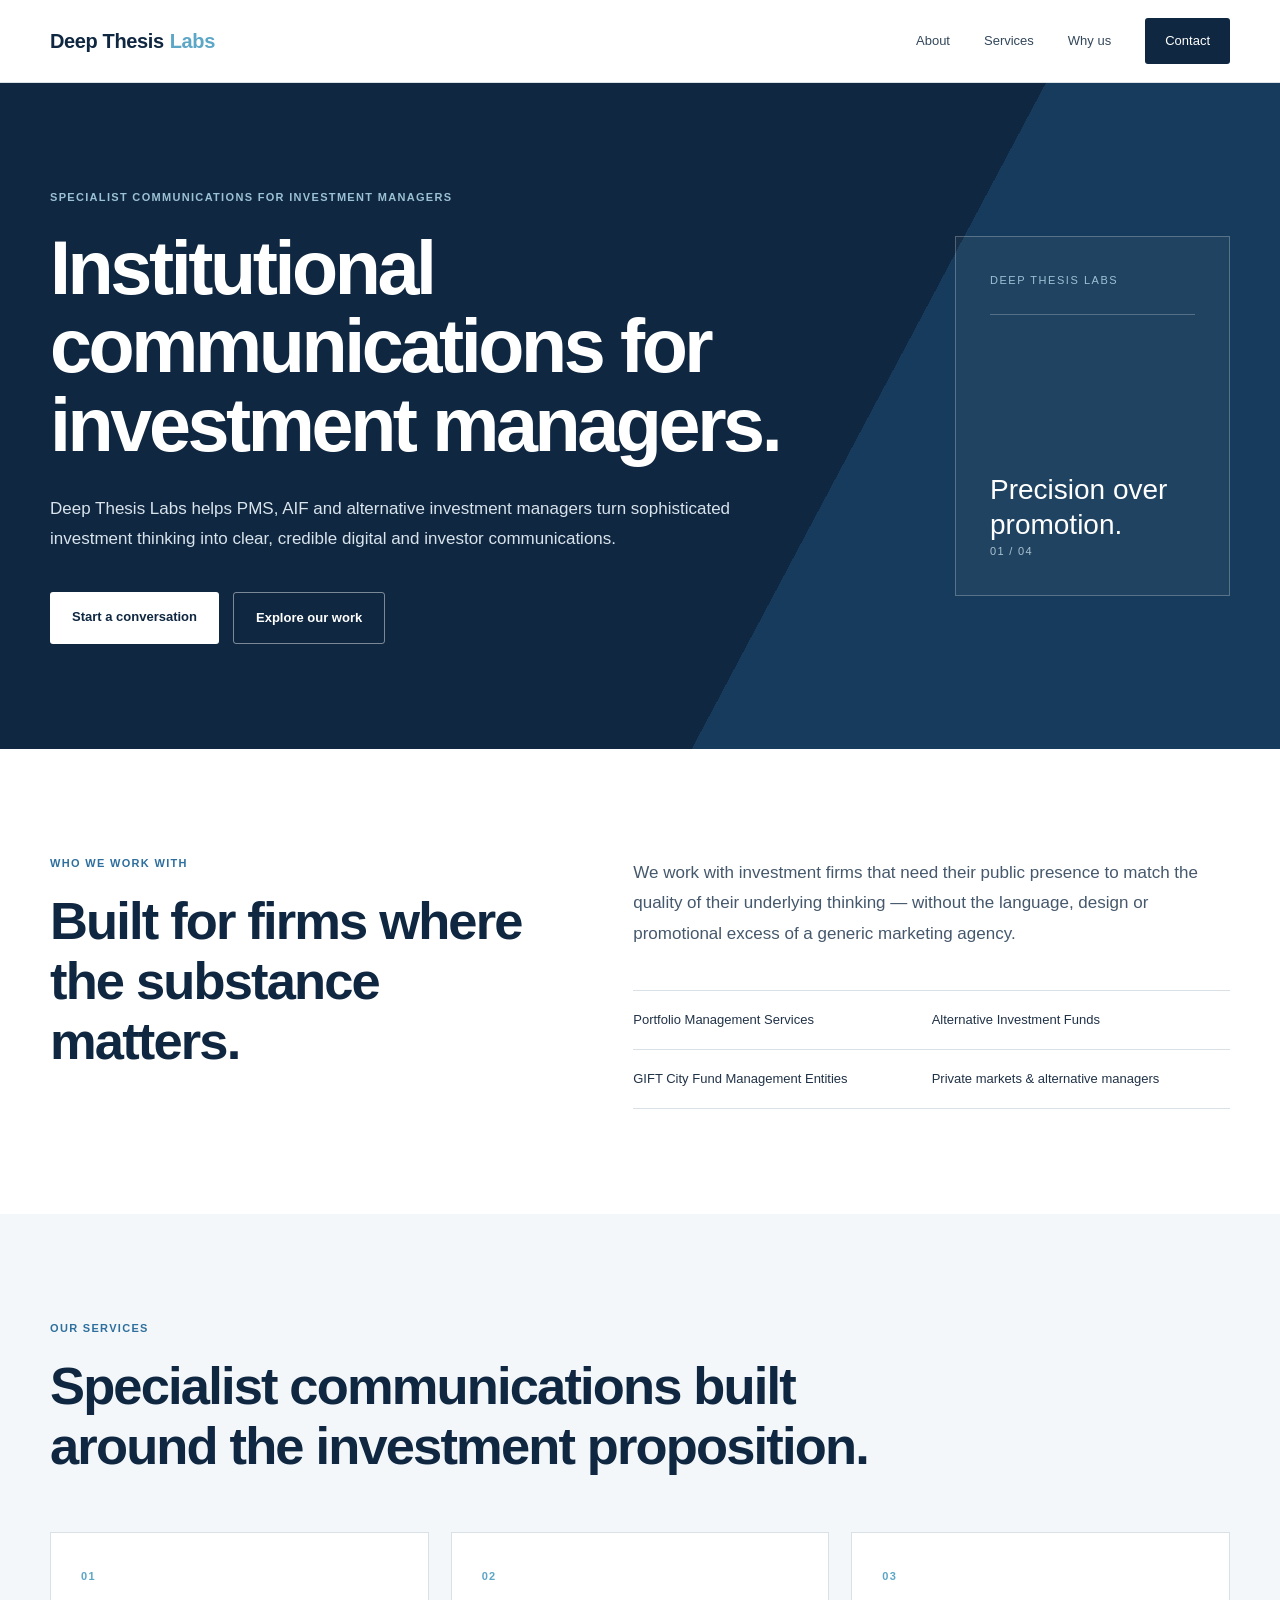
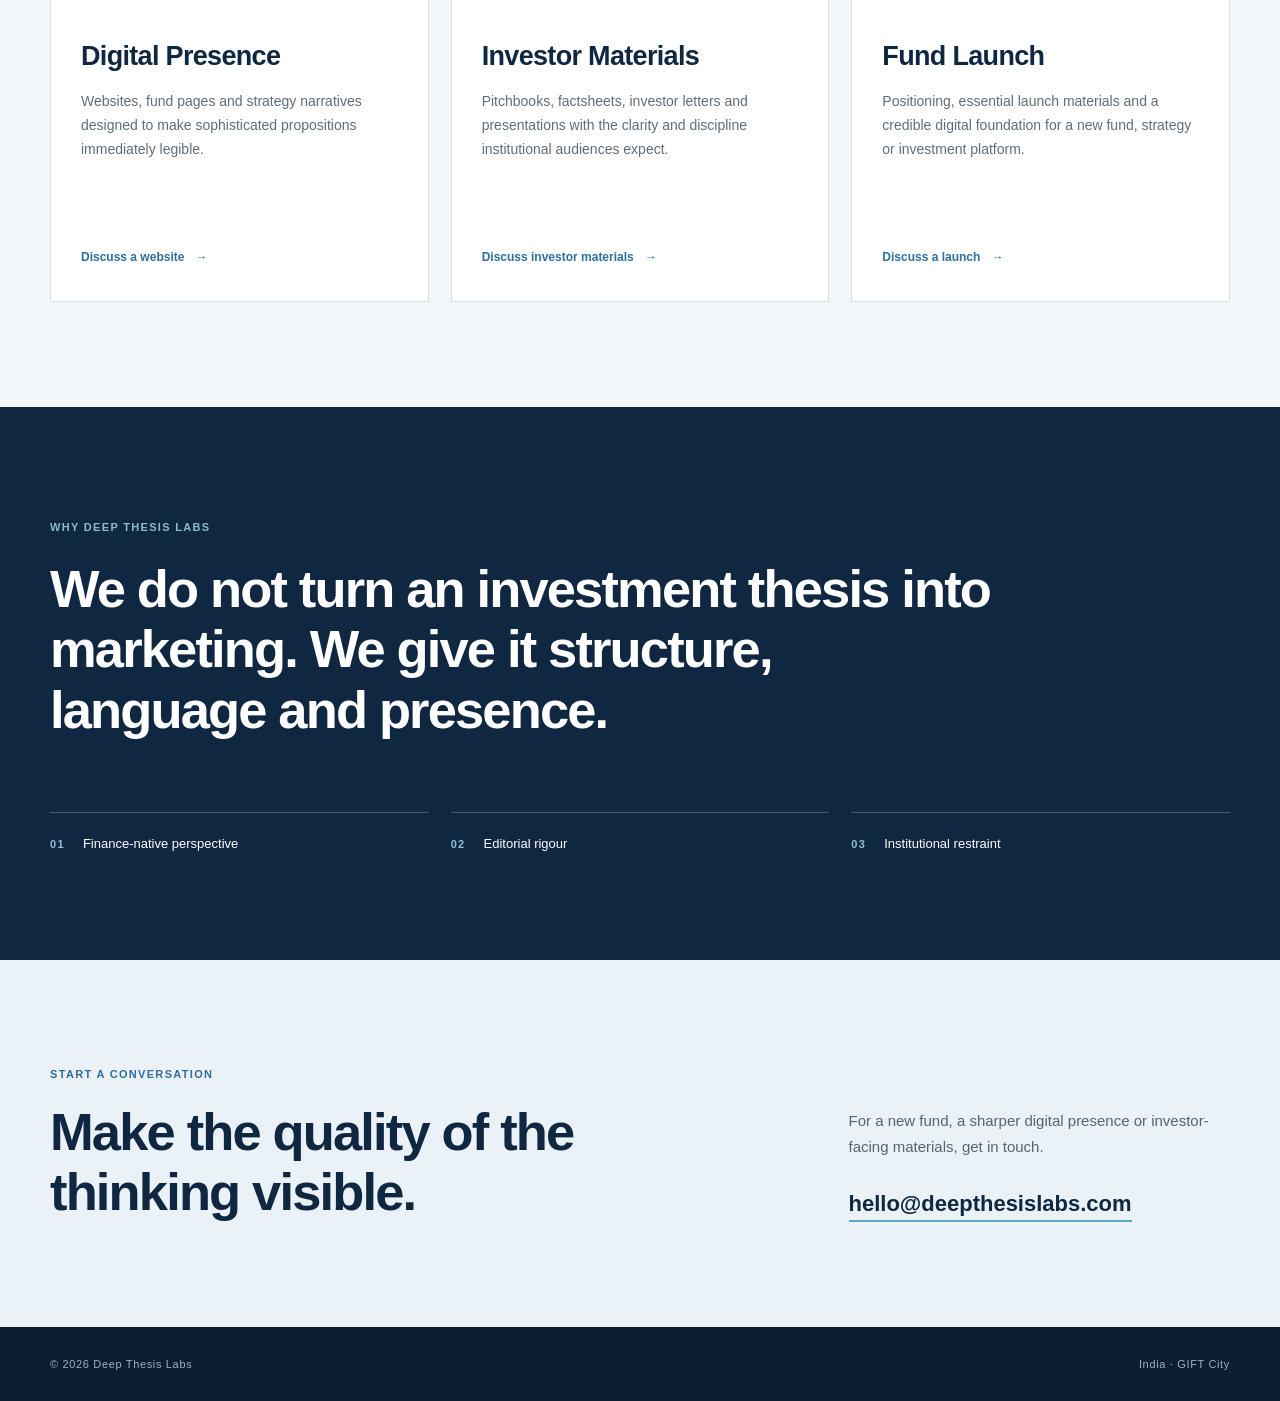
==== commit ebdfd556: "Bust stale stylesheet cache on mobile" ====
--- a/index.html
+++ b/index.html
@@ -8,7 +8,7 @@
     <link rel="preconnect" href="https://fonts.googleapis.com" />
     <link rel="preconnect" href="https://fonts.gstatic.com" crossorigin />
     <link href="https://fonts.googleapis.com/css2?family=Poppins:wght@400;500;600;700&display=swap" rel="stylesheet" />
-    <link rel="stylesheet" href="styles.css" />
+    <link rel="stylesheet" href="styles.css?v=20260816-1524" />
   </head>
   <body>
     <header class="site-header">
--- a/styles.css
+++ b/styles.css
@@ -1,2 +1 @@
-:root{--ink:#0b1119;--paper:#f6f4ef;--sand:#e7e1d7;--gold:#9a7a4e;--line:rgba(11,17,25,.18)}*{box-sizing:border-box}html{scroll-behavior:smooth}body{margin:0;background:var(--paper);color:var(--ink);font-family:Manrope,Arial,sans-serif;font-size:15px;line-height:1.5}.site-header{height:84px;padding:0 clamp(22px,5vw,78px);display:flex;align-items:center;justify-content:space-between;border-bottom:1px solid var(--line);background:rgba(246,244,239,.92);backdrop-filter:blur(16px);position:sticky;top:0;z-index:2}.wordmark{font:500 14px/1 "DM Mono",monospace;letter-spacing:.075em;text-decoration:none;color:var(--ink)}.wordmark span{color:var(--gold)}nav{display:flex;gap:30px;align-items:center}nav a{color:var(--ink);font-size:11px;letter-spacing:.03em;text-decoration:none}.nav-contact{border-left:1px solid var(--line);padding-left:30px}.nav-contact span,.text-link span,.email-link span{color:var(--gold);font-size:18px;vertical-align:-1px}.section{padding:clamp(76px,10vw,150px) clamp(22px,5vw,78px)}.ruled{border-top:1px solid var(--line)}.eyebrow,.section-label{font:500 10px/1.4 "DM Mono",monospace;letter-spacing:.09em;text-transform:uppercase;color:#59646c}.hero{min-height:calc(100vh - 84px);position:relative;display:flex;flex-direction:column;justify-content:space-between}.hero-grid{display:grid;grid-template-columns:minmax(0,1.62fr) minmax(240px,.52fr);gap:90px;align-items:end;margin:clamp(82px,14vh,172px) 0 65px}.hero h1,.audience h2,.statement-lead,.contact h2{margin:0;font:400 clamp(50px,7.3vw,116px)/.93 Newsreader,Georgia,serif;letter-spacing:-.055em}.hero h1 em,.statement-lead em,.contact h2 em{color:var(--gold);font-style:italic}.hero-intro{max-width:330px;padding-bottom:8px}.hero-intro p{margin:0 0 31px;font-size:15px;line-height:1.75}.text-link{font:500 11px "DM Mono",monospace;letter-spacing:.04em;color:var(--ink);text-decoration:none}.thesis-mark{height:36px;display:flex;align-items:center;gap:12px;font:10px "DM Mono",monospace;color:#59646c}.thesis-mark i{height:1px;background:var(--gold);width:118px}.thesis-mark b{font:400 28px/1 Newsreader,serif;color:var(--gold)}.audience,.services,.statement{display:grid;grid-template-columns:23% 1fr;gap:50px}.audience h2{max-width:820px;font-size:clamp(37px,4.5vw,68px);line-height:1.01}.audience-list{display:grid;grid-template-columns:1fr 1fr;margin-top:66px;border-top:1px solid var(--line)}.audience-list span{padding:19px 24px 19px 0;border-bottom:1px solid var(--line);font-size:12px}.audience-list span:nth-child(odd){margin-right:28px}.service-stack{border-top:1px solid var(--line)}.service{display:grid;grid-template-columns:70px 1fr 24px;gap:22px;padding:34px 0;border-bottom:1px solid var(--line)}.service-number{font:10px "DM Mono",monospace;color:var(--gold);padding-top:8px}.service h2{font:400 clamp(32px,3.6vw,55px)/1 Newsreader,Georgia,serif;letter-spacing:-.04em;margin:0}.service p{max-width:540px;margin:15px 0 0;color:#53606b;font-size:13px;line-height:1.7}.service-arrow{font-size:23px;color:var(--gold)}.statement{background:var(--ink);color:var(--paper)}.statement .section-label{color:#aeb4b6}.statement-lead{max-width:890px;font-size:clamp(38px,5vw,76px);line-height:1.01}.principles{display:grid;grid-template-columns:repeat(3,1fr);gap:20px;margin-top:88px}.principles p{font-size:11px;margin:0;border-top:1px solid rgba(245,242,235,.28);padding-top:14px}.principles span{display:block;color:var(--gold);font:10px "DM Mono",monospace;margin-bottom:28px}.contact{background:var(--sand)}.contact-top{display:flex;justify-content:space-between}.contact-mark{font:500 12px "DM Mono",monospace;color:var(--gold)}.contact h2{font-size:clamp(54px,7vw,108px);margin:clamp(96px,16vh,194px) 0 70px}.contact-bottom{display:flex;align-items:end;justify-content:space-between;gap:30px}.contact-bottom p{max-width:270px;margin:0;color:#53606b;font-size:12px;line-height:1.7}.email-link{font:400 clamp(20px,2.8vw,40px)/1.2 Newsreader,Georgia,serif;color:var(--ink);text-decoration:none;border-bottom:1px solid var(--gold);padding-bottom:7px}footer{display:flex;justify-content:space-between;padding:20px clamp(22px,5vw,78px);font:10px "DM Mono",monospace;color:#90989e;background:var(--ink)}@media(max-width:720px){.site-header{height:70px}.site-header nav a:not(.nav-contact){display:none}nav{gap:0}.nav-contact{padding-left:16px}.hero{min-height:680px}.hero-grid,.audience,.services,.statement{grid-template-columns:1fr;gap:36px}.hero-grid{gap:38px}.hero h1{font-size:55px}.audience-list{grid-template-columns:1fr;margin-top:38px}.audience-list span:nth-child(odd){margin-right:0}.principles{grid-template-columns:1fr;margin-top:55px;gap:24px}.principles span{display:inline;margin:0 12px 0 0}.contact h2{margin:100px 0 55px}.contact-bottom{display:block}.email-link{display:inline-block;margin-top:35px}.section{padding-top:72px;padding-bottom:72px}}
-.hero{background:#0b1119;color:#f6f4ef;overflow:hidden;padding-bottom:45px}.hero .eyebrow{color:#aaa99f}.hero h1{position:relative;z-index:1;max-width:1080px}.hero-intro{position:relative;z-index:2;background:#d8c5a0;color:#0b1119;padding:28px 30px;margin-bottom:-5px}.hero-intro p{font-size:14px}.hero .text-link{color:#0b1119}.hero-art{position:absolute;right:0;top:0;width:44%;height:100%;background:linear-gradient(90deg,#0b1119 0%,transparent 28%),url('assets/capital-structure.png') center/cover no-repeat;opacity:.82;mix-blend-mode:screen}.hero .thesis-mark{position:relative;z-index:2;color:#bbb8af}.services{background:#d8c5a0}.services .service,.services .service-stack{border-color:rgba(11,17,25,.28)}.statement{min-height:620px}.contact{background:#d9ddd6}.contact-bottom{border-top:1px solid rgba(11,17,25,.25);padding-top:24px}@media(max-width:720px){.hero-art{width:100%;opacity:.28}.hero-intro{margin-top:10px}.hero-grid{z-index:1}.services{padding-top:70px}}
+:root{--navy:#0f2740;--navy-2:#173b5c;--blue:#2e6f9e;--sky:#eaf2f7;--mist:#f4f7f9;--white:#ffffff;--text:#203247;--muted:#6c7a89;--line:#d9e1e7;--accent:#5ca6c6;--max:1180px}*{box-sizing:border-box}html{scroll-behavior:smooth}body{margin:0;font-family:Poppins,Arial,sans-serif;color:var(--text);background:var(--white);font-size:15px;line-height:1.7}a{color:inherit}.container{width:min(var(--max),calc(100% - 48px));margin:0 auto}.site-header{position:sticky;top:0;z-index:20;background:rgba(255,255,255,.97);border-bottom:1px solid var(--line);backdrop-filter:blur(12px)}.header-inner{width:min(var(--max),calc(100% - 48px));height:82px;margin:0 auto;display:flex;align-items:center;justify-content:space-between}.wordmark{text-decoration:none;display:flex;align-items:baseline;gap:6px;font-weight:700;letter-spacing:-.025em}.brand-main{font-size:20px;color:var(--navy)}.brand-accent{font-size:20px;color:var(--accent)}nav{display:flex;align-items:center;gap:34px}nav a{text-decoration:none;font-size:13px;font-weight:500;color:#33475b}.nav-contact{background:var(--navy);color:var(--white)!important;padding:12px 20px;border-radius:3px}.hero{background:linear-gradient(118deg,var(--navy) 0%,var(--navy) 64%,var(--navy-2) 64%,var(--navy-2) 100%);color:var(--white);min-height:650px;display:flex;align-items:center}.hero-inner{display:grid;grid-template-columns:minmax(0,1.5fr) minmax(260px,.5fr);gap:80px;align-items:center;padding:105px 0}.eyebrow,.section-label{text-transform:uppercase;letter-spacing:.12em;font-size:11px;font-weight:600;color:var(--blue)}.hero .eyebrow{color:#9bc1d4;margin-bottom:22px}.hero h1{font-size:clamp(46px,5.9vw,78px);line-height:1.04;letter-spacing:-.045em;max-width:830px;margin:0 0 30px;font-weight:600}.hero-lead{max-width:720px;margin:0;font-size:17px;line-height:1.75;color:#d8e3ec}.hero-actions{display:flex;gap:14px;margin-top:38px;flex-wrap:wrap}.button{display:inline-block;text-decoration:none;padding:14px 22px;border-radius:3px;font-size:13px;font-weight:600}.button-primary{background:var(--white);color:var(--navy)}.button-secondary{border:1px solid rgba(255,255,255,.45);color:var(--white)}.hero-panel{min-height:360px;border:1px solid rgba(255,255,255,.25);padding:34px;display:flex;flex-direction:column;justify-content:space-between;background:rgba(255,255,255,.04)}.panel-kicker{font-size:11px;letter-spacing:.14em;color:#9bc1d4}.panel-rule{height:1px;background:rgba(255,255,255,.23);margin:24px 0 auto}.panel-copy{font-size:28px;line-height:1.25;font-weight:500;max-width:240px;margin-top:28px}.panel-index{font-size:11px;color:#aac2d0;letter-spacing:.12em}.section{padding:105px 0}.two-col{display:grid;grid-template-columns:.9fr 1.1fr;gap:95px}.intro h2,.section-heading h2,.difference h2,.contact h2{font-size:clamp(34px,4.1vw,54px);line-height:1.15;letter-spacing:-.035em;font-weight:600;margin:18px 0 0;color:var(--navy)}.intro-copy>p{font-size:17px;line-height:1.8;margin:4px 0 40px;color:#45586c}.audience-grid{display:grid;grid-template-columns:1fr 1fr;border-top:1px solid var(--line)}.audience-grid span{padding:18px 12px 18px 0;border-bottom:1px solid var(--line);font-size:13px;font-weight:500}.services{background:var(--mist)}.section-heading{max-width:820px;margin-bottom:56px}.service-grid{display:grid;grid-template-columns:repeat(3,1fr);gap:22px}.service-card{background:var(--white);border:1px solid var(--line);padding:34px 30px;min-height:370px;display:flex;flex-direction:column;transition:transform .2s ease,box-shadow .2s ease}.service-card:hover{transform:translateY(-3px);box-shadow:0 16px 38px rgba(15,39,64,.08)}.service-number{font-size:11px;font-weight:600;color:var(--accent);letter-spacing:.12em}.service-card h3{font-size:27px;line-height:1.2;color:var(--navy);margin:54px 0 18px;font-weight:600;letter-spacing:-.025em}.service-card p{font-size:14px;color:#5e6e7c;margin:0 0 34px}.service-card a{margin-top:auto;text-decoration:none;font-size:12px;font-weight:600;color:var(--blue)}.service-card a span{margin-left:8px}.difference{background:var(--navy);color:var(--white)}.difference-inner{padding-top:6px}.section-label.light{color:#91b9cc}.difference h2{color:var(--white);max-width:950px;margin-top:22px}.principles{display:grid;grid-template-columns:repeat(3,1fr);gap:22px;margin-top:72px}.principles>div{border-top:1px solid rgba(255,255,255,.24);padding-top:20px;display:flex;gap:18px;align-items:baseline}.principles strong{font-size:11px;letter-spacing:.12em;color:#8fc0d7}.principles span{font-size:13px;font-weight:500}.contact{background:var(--sky)}.contact-inner{display:grid;grid-template-columns:1.3fr .7fr;gap:90px;align-items:end}.contact-copy p{margin:0 0 26px;color:#526577}.email-link{font-size:22px;font-weight:600;color:var(--navy);text-decoration:none;border-bottom:2px solid var(--accent);padding-bottom:4px}footer{background:#0b1d2f;color:#9eb1c1}.footer-inner{height:74px;display:flex;align-items:center;justify-content:space-between;font-size:11px;letter-spacing:.06em}@media(max-width:900px){.hero-inner,.two-col,.contact-inner{grid-template-columns:1fr;gap:46px}.hero-panel{min-height:230px}.service-grid{grid-template-columns:1fr}.principles{grid-template-columns:1fr}.audience-grid{grid-template-columns:1fr}.hero{min-height:auto}.hero-inner{padding:84px 0}.section{padding:82px 0}}@media(max-width:680px){.container,.header-inner{width:min(100% - 32px,var(--max))}.header-inner{height:70px}.brand-main,.brand-accent{font-size:16px}nav a:not(.nav-contact){display:none}.nav-contact{padding:10px 14px}.hero h1{font-size:45px}.hero-lead{font-size:15px}.hero-inner{padding:70px 0}.hero-panel{display:none}.section{padding:66px 0}.intro h2,.section-heading h2,.difference h2,.contact h2{font-size:36px}.service-card{min-height:330px}.contact-copy{padding-top:4px}.email-link{font-size:17px}.footer-inner{height:auto;padding:24px 0;gap:10px;flex-direction:column;align-items:flex-start}}
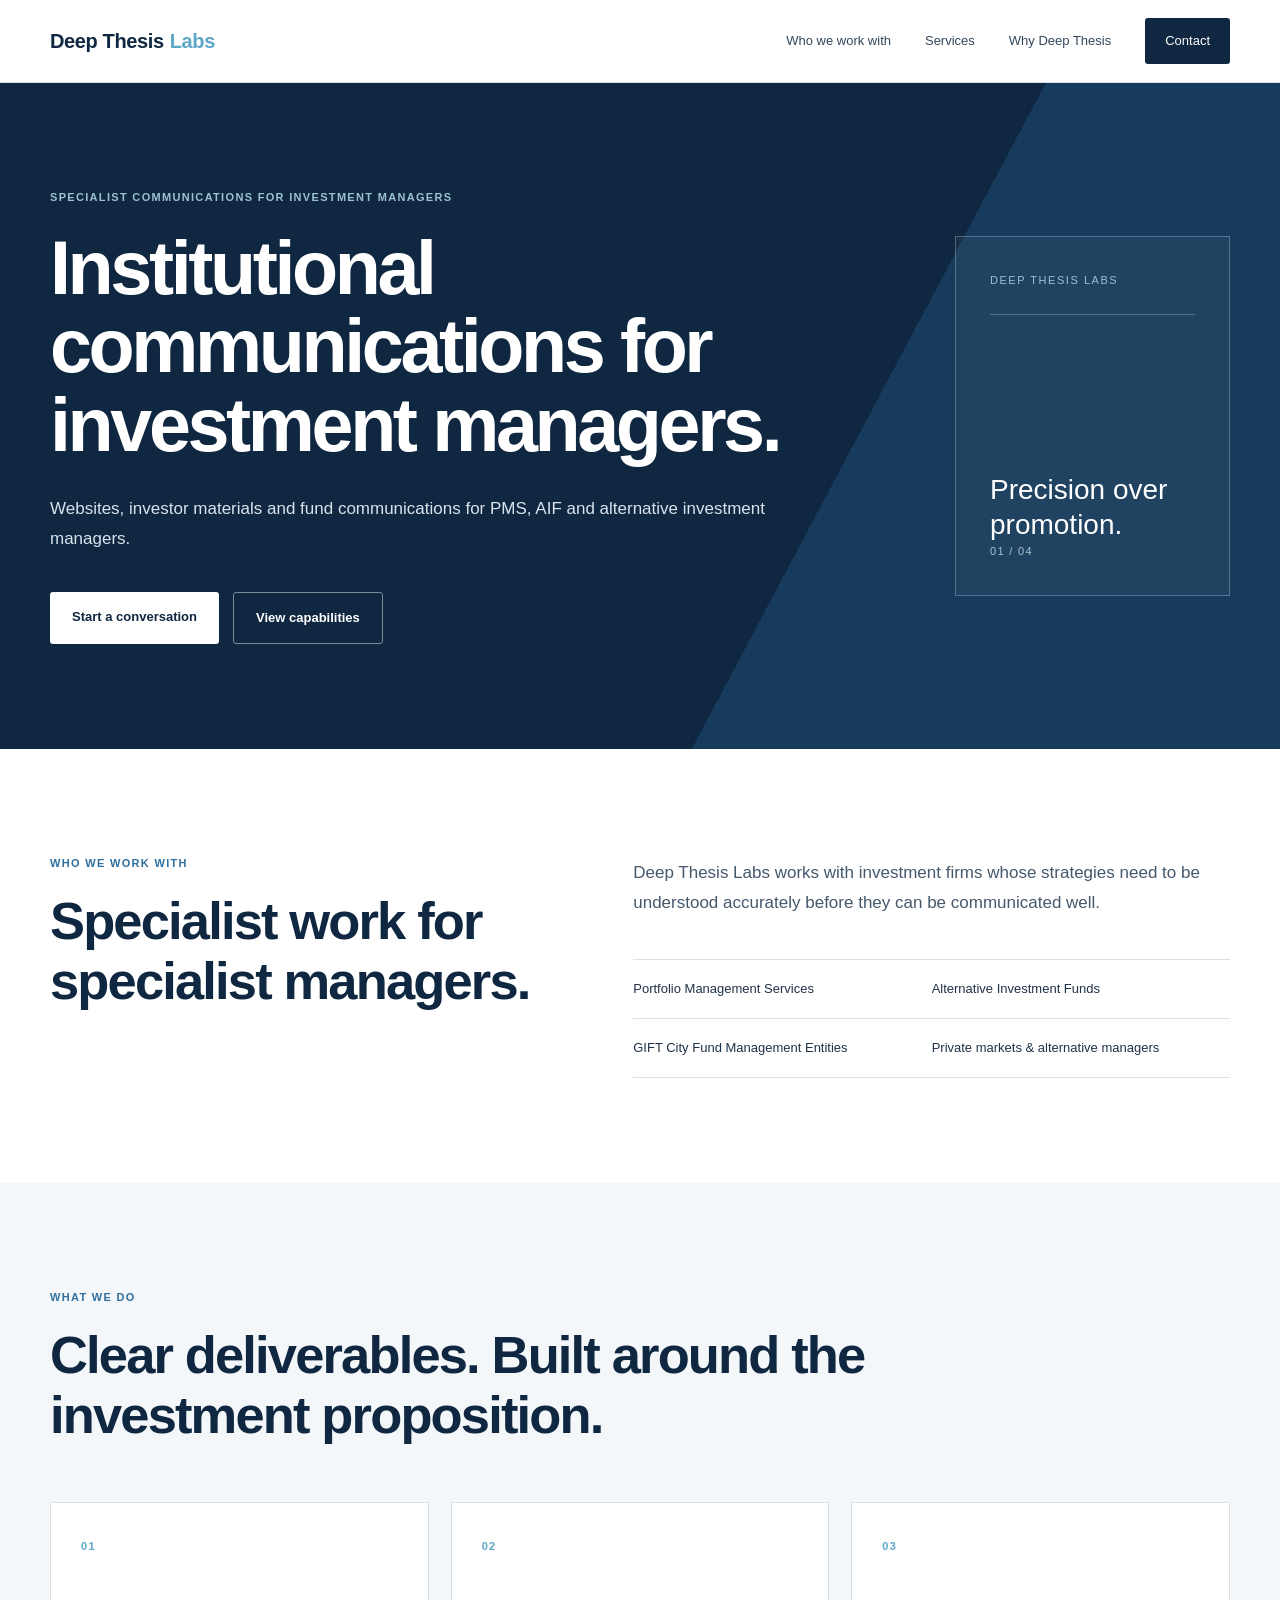
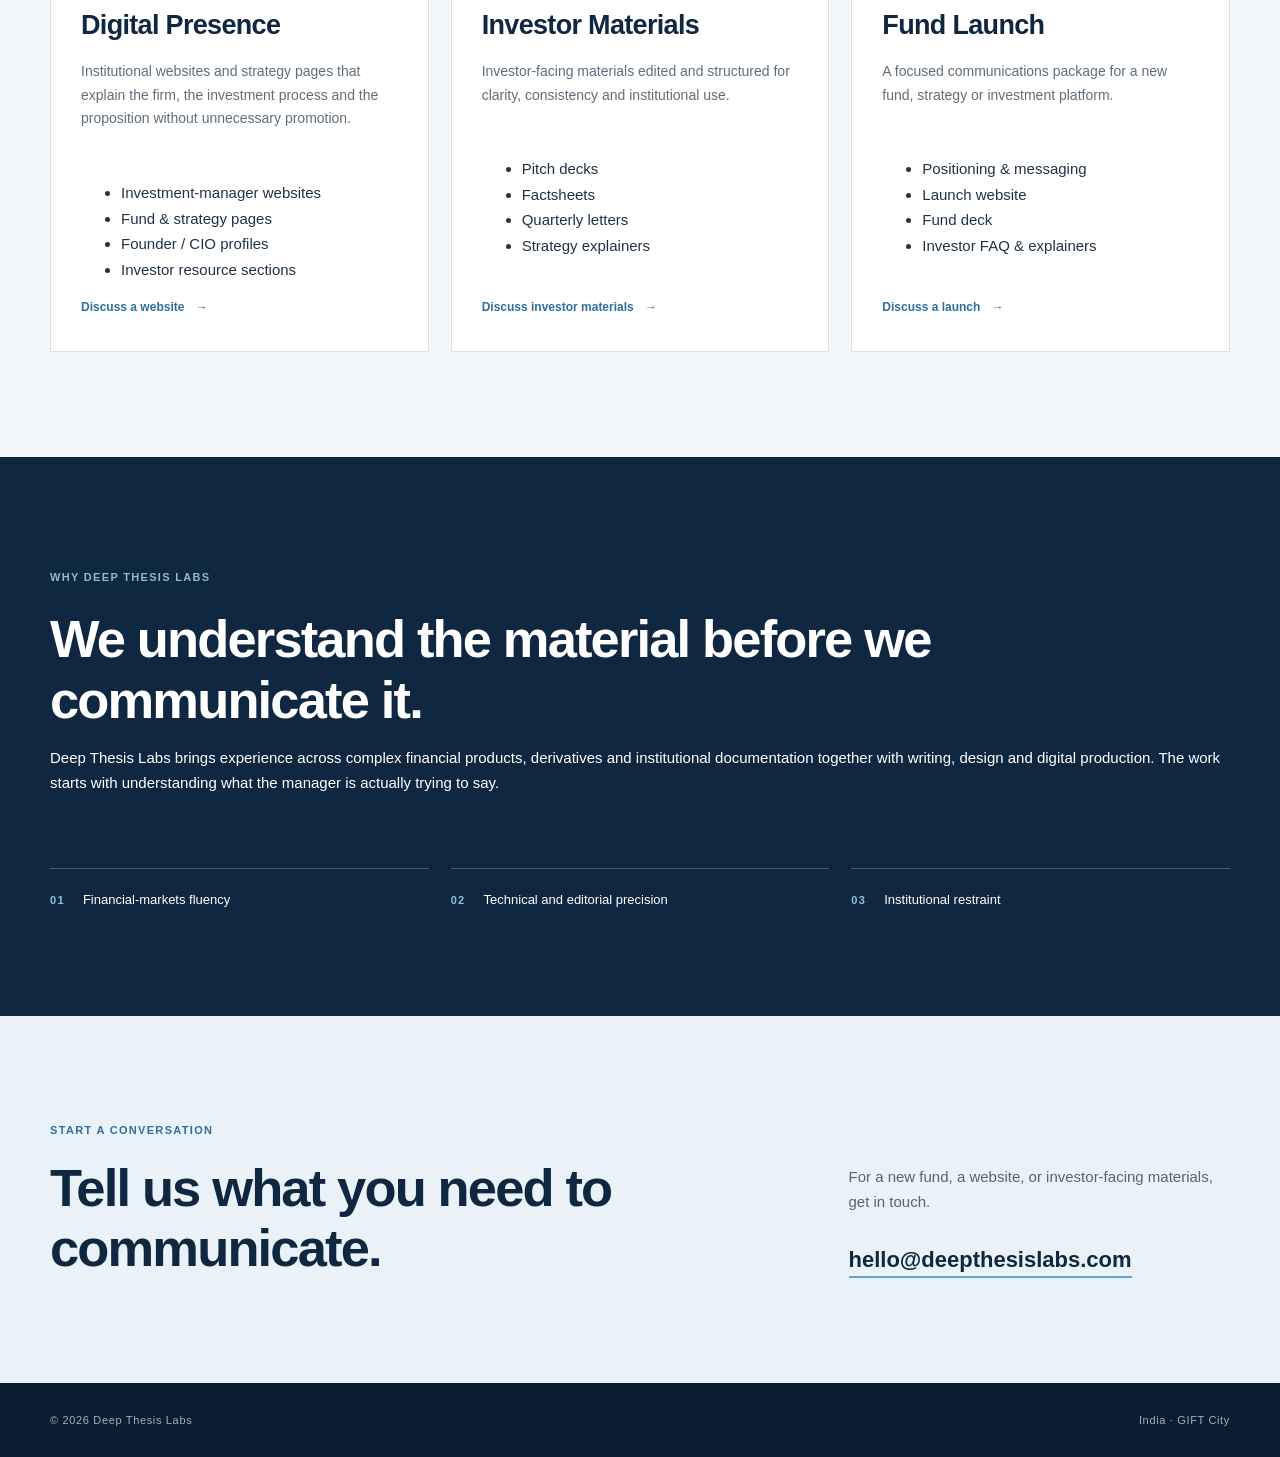
==== commit 56de91b1: "Tighten Deep Thesis Labs positioning and service copy" ====
--- a/index.html
+++ b/index.html
@@ -3,12 +3,12 @@
   <head>
     <meta charset="utf-8" />
     <meta name="viewport" content="width=device-width, initial-scale=1" />
-    <meta name="description" content="Deep Thesis Labs creates institutional communications for investment managers." />
+    <meta name="description" content="Deep Thesis Labs creates websites, investor materials and fund communications for PMS, AIF and alternative investment managers." />
     <title>Deep Thesis Labs — Institutional communications for investment managers</title>
     <link rel="preconnect" href="https://fonts.googleapis.com" />
     <link rel="preconnect" href="https://fonts.gstatic.com" crossorigin />
     <link href="https://fonts.googleapis.com/css2?family=Poppins:wght@400;500;600;700&display=swap" rel="stylesheet" />
-    <link rel="stylesheet" href="styles.css?v=20260816-1524" />
+    <link rel="stylesheet" href="styles.css?v=20260816-1530" />
   </head>
   <body>
     <header class="site-header">
@@ -17,9 +17,9 @@
           <span class="brand-main">Deep Thesis</span><span class="brand-accent">Labs</span>
         </a>
         <nav aria-label="Primary navigation">
-          <a href="#about">About</a>
+          <a href="#about">Who we work with</a>
           <a href="#services">Services</a>
-          <a href="#approach">Why us</a>
+          <a href="#approach">Why Deep Thesis</a>
           <a class="nav-contact" href="#contact">Contact</a>
         </nav>
       </div>
@@ -31,10 +31,10 @@
           <div class="hero-copy">
             <div class="eyebrow">Specialist communications for investment managers</div>
             <h1>Institutional communications for investment managers.</h1>
-            <p class="hero-lead">Deep Thesis Labs helps PMS, AIF and alternative investment managers turn sophisticated investment thinking into clear, credible digital and investor communications.</p>
+            <p class="hero-lead">Websites, investor materials and fund communications for PMS, AIF and alternative investment managers.</p>
             <div class="hero-actions">
               <a class="button button-primary" href="#contact">Start a conversation</a>
-              <a class="button button-secondary" href="#services">Explore our work</a>
+              <a class="button button-secondary" href="#services">View capabilities</a>
             </div>
           </div>
           <div class="hero-panel" aria-hidden="true">
@@ -50,10 +50,10 @@
         <div class="container two-col">
           <div>
             <div class="section-label">Who we work with</div>
-            <h2>Built for firms where the substance matters.</h2>
+            <h2>Specialist work for specialist managers.</h2>
           </div>
           <div class="intro-copy">
-            <p>We work with investment firms that need their public presence to match the quality of their underlying thinking — without the language, design or promotional excess of a generic marketing agency.</p>
+            <p>Deep Thesis Labs works with investment firms whose strategies need to be understood accurately before they can be communicated well.</p>
             <div class="audience-grid">
               <span>Portfolio Management Services</span>
               <span>Alternative Investment Funds</span>
@@ -67,26 +67,44 @@
       <section class="services section" id="services">
         <div class="container">
           <div class="section-heading">
-            <div class="section-label">Our services</div>
-            <h2>Specialist communications built around the investment proposition.</h2>
+            <div class="section-label">What we do</div>
+            <h2>Clear deliverables. Built around the investment proposition.</h2>
           </div>
           <div class="service-grid">
             <article class="service-card">
               <div class="service-number">01</div>
               <h3>Digital Presence</h3>
-              <p>Websites, fund pages and strategy narratives designed to make sophisticated propositions immediately legible.</p>
+              <p>Institutional websites and strategy pages that explain the firm, the investment process and the proposition without unnecessary promotion.</p>
+              <ul class="service-list">
+                <li>Investment-manager websites</li>
+                <li>Fund &amp; strategy pages</li>
+                <li>Founder / CIO profiles</li>
+                <li>Investor resource sections</li>
+              </ul>
               <a href="#contact">Discuss a website <span>→</span></a>
             </article>
             <article class="service-card">
               <div class="service-number">02</div>
               <h3>Investor Materials</h3>
-              <p>Pitchbooks, factsheets, investor letters and presentations with the clarity and discipline institutional audiences expect.</p>
+              <p>Investor-facing materials edited and structured for clarity, consistency and institutional use.</p>
+              <ul class="service-list">
+                <li>Pitch decks</li>
+                <li>Factsheets</li>
+                <li>Quarterly letters</li>
+                <li>Strategy explainers</li>
+              </ul>
               <a href="#contact">Discuss investor materials <span>→</span></a>
             </article>
             <article class="service-card">
               <div class="service-number">03</div>
               <h3>Fund Launch</h3>
-              <p>Positioning, essential launch materials and a credible digital foundation for a new fund, strategy or investment platform.</p>
+              <p>A focused communications package for a new fund, strategy or investment platform.</p>
+              <ul class="service-list">
+                <li>Positioning &amp; messaging</li>
+                <li>Launch website</li>
+                <li>Fund deck</li>
+                <li>Investor FAQ &amp; explainers</li>
+              </ul>
               <a href="#contact">Discuss a launch <span>→</span></a>
             </article>
           </div>
@@ -96,10 +114,11 @@
       <section class="difference section" id="approach">
         <div class="container difference-inner">
           <div class="section-label light">Why Deep Thesis Labs</div>
-          <h2>We do not turn an investment thesis into marketing. We give it structure, language and presence.</h2>
+          <h2>We understand the material before we communicate it.</h2>
+          <p class="difference-copy">Deep Thesis Labs brings experience across complex financial products, derivatives and institutional documentation together with writing, design and digital production. The work starts with understanding what the manager is actually trying to say.</p>
           <div class="principles">
-            <div><strong>01</strong><span>Finance-native perspective</span></div>
-            <div><strong>02</strong><span>Editorial rigour</span></div>
+            <div><strong>01</strong><span>Financial-markets fluency</span></div>
+            <div><strong>02</strong><span>Technical and editorial precision</span></div>
             <div><strong>03</strong><span>Institutional restraint</span></div>
           </div>
         </div>
@@ -109,10 +128,10 @@
         <div class="container contact-inner">
           <div>
             <div class="section-label">Start a conversation</div>
-            <h2>Make the quality of the thinking visible.</h2>
+            <h2>Tell us what you need to communicate.</h2>
           </div>
           <div class="contact-copy">
-            <p>For a new fund, a sharper digital presence or investor-facing materials, get in touch.</p>
+            <p>For a new fund, a website, or investor-facing materials, get in touch.</p>
             <a class="email-link" href="mailto:hello@deepthesislabs.com">hello@deepthesislabs.com</a>
           </div>
         </div>
